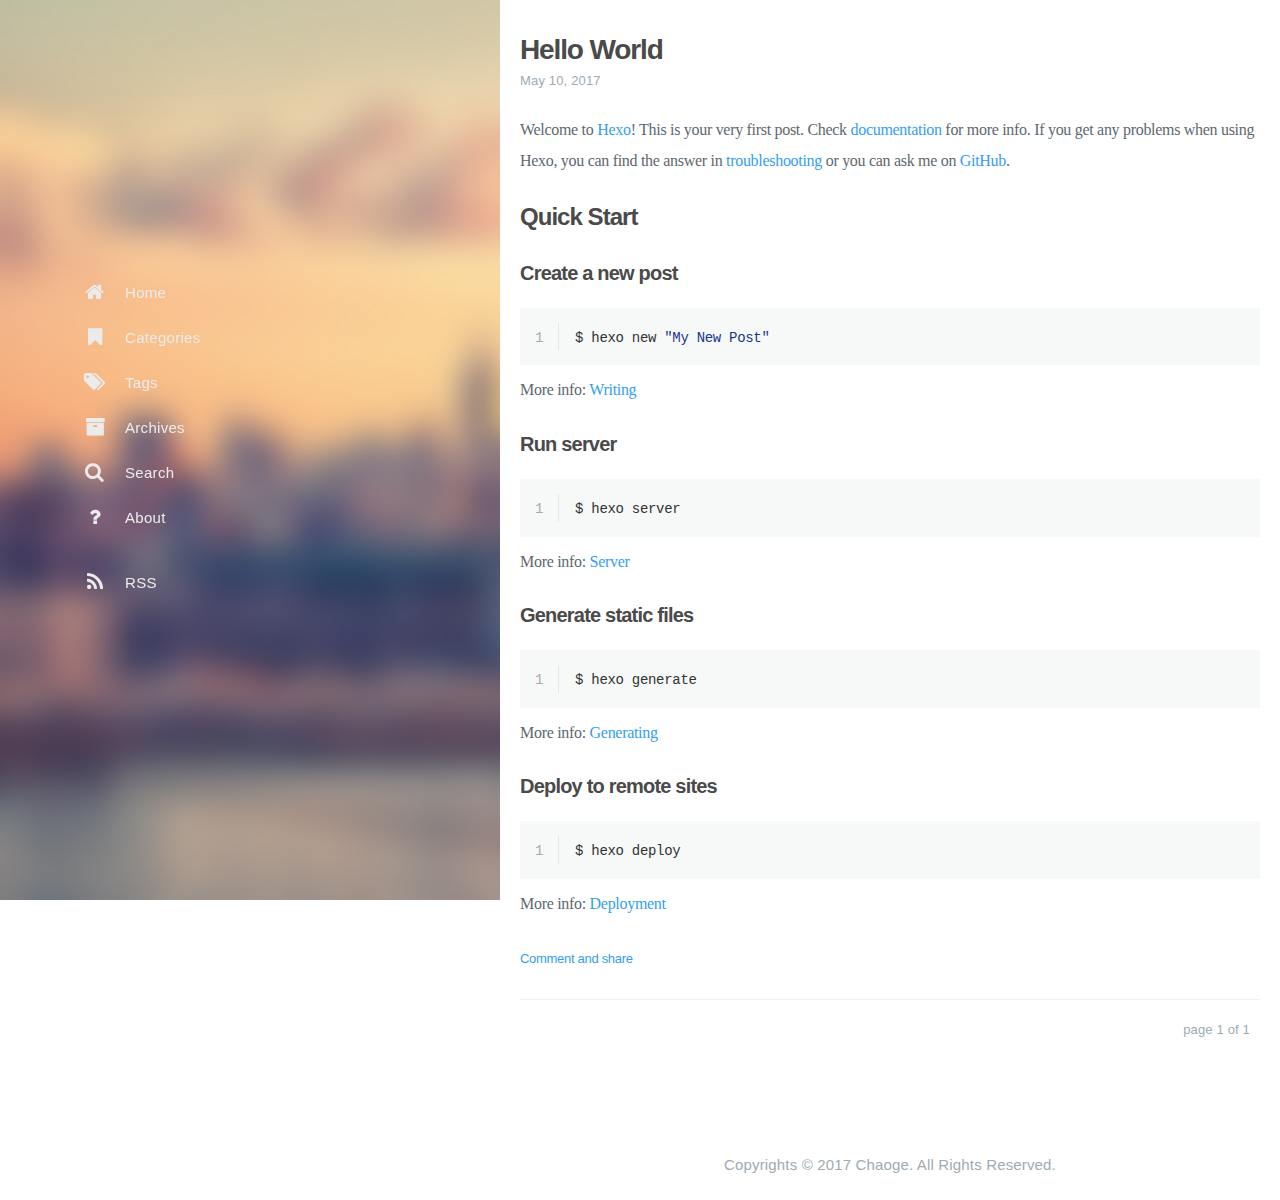
==== index.html @ 32b18f2f "Site updated: 2017-05-10 16:02:55" ====
<!DOCTYPE html>
<html lang="null">
    
<head>
    <meta charset="UTF-8">
    <meta name="viewport" content="width=device-width, initial-scale=1">
    <meta name="generator" content="GOYO Site">
    <title>GOYO Site</title>
    <meta name="author" content="Chaoge">
    
    
    
    <meta property="og:type" content="blog">
<meta property="og:title" content="GOYO Site">
<meta property="og:url" content="http://dotpub.github.io/index.html">
<meta property="og:site_name" content="GOYO Site">
<meta name="twitter:card" content="summary">
<meta name="twitter:title" content="GOYO Site">
    
    
        
    
    
    
    
    
    <!--STYLES-->
    <link rel="stylesheet" href="/assets/css/style-sxklfps8ywgfyyjcowvnb4gxdgt0zjts3hsguljmv9uqanxjbnitrovtbrek.min.css">
    <!--STYLES END-->
    
    
</head>

    <body>
        <div id="blog">
            <!-- Define author's picture -->


    

<header id="header" data-behavior="1">
    <i id="btn-open-sidebar" class="fa fa-lg fa-bars"></i>
    <div class="header-title">
        <a class="header-title-link" href="/ ">GOYO Site</a>
    </div>
    
        
            <a  class="header-right-picture "
                href="#about">
        
        
        </a>
    
</header>

            <!-- Define author's picture -->


<nav id="sidebar" data-behavior="1">
    <div class="sidebar-container">
        
        
            <ul class="sidebar-buttons">
            
                <li class="sidebar-button">
                    
                        <a  class="sidebar-button-link "
                             href="/ "
                            
                        >
                    
                        <i class="sidebar-button-icon fa fa-lg fa-home"></i>
                        <span class="sidebar-button-desc">Home</span>
                    </a>
            </li>
            
                <li class="sidebar-button">
                    
                        <a  class="sidebar-button-link "
                             href="/all-categories"
                            
                        >
                    
                        <i class="sidebar-button-icon fa fa-lg fa-bookmark"></i>
                        <span class="sidebar-button-desc">Categories</span>
                    </a>
            </li>
            
                <li class="sidebar-button">
                    
                        <a  class="sidebar-button-link "
                             href="/all-tags"
                            
                        >
                    
                        <i class="sidebar-button-icon fa fa-lg fa-tags"></i>
                        <span class="sidebar-button-desc">Tags</span>
                    </a>
            </li>
            
                <li class="sidebar-button">
                    
                        <a  class="sidebar-button-link "
                             href="/all-archives"
                            
                        >
                    
                        <i class="sidebar-button-icon fa fa-lg fa-archive"></i>
                        <span class="sidebar-button-desc">Archives</span>
                    </a>
            </li>
            
                <li class="sidebar-button">
                    
                        <a  class="sidebar-button-link open-algolia-search"
                             href="#search"
                            
                        >
                    
                        <i class="sidebar-button-icon fa fa-lg fa-search"></i>
                        <span class="sidebar-button-desc">Search</span>
                    </a>
            </li>
            
                <li class="sidebar-button">
                    
                        <a  class="sidebar-button-link "
                             href="#about"
                            
                        >
                    
                        <i class="sidebar-button-icon fa fa-lg fa-question"></i>
                        <span class="sidebar-button-desc">About</span>
                    </a>
            </li>
            
        </ul>
        
            <ul class="sidebar-buttons">
            
        </ul>
        
            <ul class="sidebar-buttons">
            
                <li class="sidebar-button">
                    
                        <a  class="sidebar-button-link "
                             href="/atom.xml"
                            
                        >
                    
                        <i class="sidebar-button-icon fa fa-lg fa-rss"></i>
                        <span class="sidebar-button-desc">RSS</span>
                    </a>
            </li>
            
        </ul>
        
    </div>
</nav>

            
            <div id="main" data-behavior="1"
                 class="
                        hasCoverMetaIn
                        ">
                <section class="postShorten-group main-content-wrap">
    
    
    <article class="postShorten postShorten--thumbnailimg-bottom" itemscope itemType="http://schema.org/BlogPosting">
        <div class="postShorten-wrap">
            
            <div class="postShorten-header">
                <h1 class="postShorten-title" itemprop="headline">
                    
                        <a class="link-unstyled" href="/2017/05/10/hello-world/">
                            Hello World
                        </a>
                    
                </h1>
                <div class="postShorten-meta">
    <time itemprop="datePublished" datetime="2017-05-10T15:37:18+08:00">
	
		    May 10, 2017
    	
    </time>
    
</div>

            </div>
            
                <div class="postShorten-content" itemprop="articleBody">
                    <p>Welcome to <a href="https://hexo.io/" target="_blank" rel="external">Hexo</a>! This is your very first post. Check <a href="https://hexo.io/docs/" target="_blank" rel="external">documentation</a> for more info. If you get any problems when using Hexo, you can find the answer in <a href="https://hexo.io/docs/troubleshooting.html" target="_blank" rel="external">troubleshooting</a> or you can ask me on <a href="https://github.com/hexojs/hexo/issues" target="_blank" rel="external">GitHub</a>.</p>
<h2 id="Quick-Start"><a href="#Quick-Start" class="headerlink" title="Quick Start"></a>Quick Start</h2><h3 id="Create-a-new-post"><a href="#Create-a-new-post" class="headerlink" title="Create a new post"></a>Create a new post</h3><figure class="highlight bash"><table><tr><td class="gutter"><pre><div class="line">1</div></pre></td><td class="code"><pre><div class="line">$ hexo new <span class="string">"My New Post"</span></div></pre></td></tr></table></figure>
<p>More info: <a href="https://hexo.io/docs/writing.html" target="_blank" rel="external">Writing</a></p>
<h3 id="Run-server"><a href="#Run-server" class="headerlink" title="Run server"></a>Run server</h3><figure class="highlight bash"><table><tr><td class="gutter"><pre><div class="line">1</div></pre></td><td class="code"><pre><div class="line">$ hexo server</div></pre></td></tr></table></figure>
<p>More info: <a href="https://hexo.io/docs/server.html" target="_blank" rel="external">Server</a></p>
<h3 id="Generate-static-files"><a href="#Generate-static-files" class="headerlink" title="Generate static files"></a>Generate static files</h3><figure class="highlight bash"><table><tr><td class="gutter"><pre><div class="line">1</div></pre></td><td class="code"><pre><div class="line">$ hexo generate</div></pre></td></tr></table></figure>
<p>More info: <a href="https://hexo.io/docs/generating.html" target="_blank" rel="external">Generating</a></p>
<h3 id="Deploy-to-remote-sites"><a href="#Deploy-to-remote-sites" class="headerlink" title="Deploy to remote sites"></a>Deploy to remote sites</h3><figure class="highlight bash"><table><tr><td class="gutter"><pre><div class="line">1</div></pre></td><td class="code"><pre><div class="line">$ hexo deploy</div></pre></td></tr></table></figure>
<p>More info: <a href="https://hexo.io/docs/deployment.html" target="_blank" rel="external">Deployment</a></p>

                    
                        
                    
                    
                        <p>
                            <a href="/2017/05/10/hello-world/#post-footer" class="postShorten-excerpt_link link">
                                Comment and share
                            </a>
                        </p>
                    
                </div>
            
        </div>
        
    </article>
    
    <div class="pagination-bar">
    <ul class="pagination">
        
        
        <li class="pagination-number">page 1 of 1</li>
    </ul>
</div>

</section>


                <footer id="footer" class="main-content-wrap">
    <span class="copyrights">
        Copyrights &copy; 2017 Chaoge. All Rights Reserved.
    </span>
</footer>

            </div>
            
        </div>
        


<div id="about">
    <div id="about-card">
        <div id="about-btn-close">
            <i class="fa fa-remove"></i>
        </div>
        
            <h4 id="about-card-name">Chaoge</h4>
        
            <div id="about-card-bio"><p>author.bio</p>
</div>
        
        
            <div id="about-card-job">
                <i class="fa fa-briefcase"></i>
                <br/>
                <p>author.job</p>

            </div>
        
        
    </div>
</div>

        <div id="algolia-search-modal" class="modal-container">
    <div class="modal">
        <div class="modal-header">
            <span class="close-button"><i class="fa fa-close"></i></span>
            <a href="https://algolia.com" target="_blank" rel="noopener" class="searchby-algolia text-color-light link-unstyled">
                <span class="searchby-algolia-text text-color-light text-small">by</span>
                <img class="searchby-algolia-logo" src="https://www.algolia.com/static_assets/images/press/downloads/algolia-light.svg">
            </a>
            <i class="search-icon fa fa-search"></i>
            <form id="algolia-search-form">
                <input type="text" id="algolia-search-input" name="search"
                    class="form-control input--large search-input" placeholder="Search "
                    />
            </form>
        </div>
        <div class="modal-body">
            <div class="no-result text-color-light text-center">no post found</div>
            <div class="results">
                
                <div class="media">
                    
                    <div class="media-body">
                        <a class="link-unstyled" href="http://dotpub.github.io/2017/05/10/hello-world/">
                            <h3 class="media-heading">Hello World</h3>
                        </a>
                        <span class="media-meta">
                            <span class="media-date text-small">
                                
                                    May 10, 2017
                                
                            </span>
                        </span>
                        <div class="media-content hide-xs font-merryweather"></div>
                    </div>
                    <div style="clear:both;"></div>
                    <hr>
                </div>
                
            </div>
        </div>
        <div class="modal-footer">
            <p class="results-count text-medium"
                data-message-zero="no post found"
                data-message-one="1 post found"
                data-message-other="{n} posts found">
                1 post found
            </p>
        </div>
    </div>
</div>

        
<div id="cover" style="background-image:url('/assets/images/cover.jpg');"></div>
        <!--SCRIPTS-->
<script src="/assets/js/script-ivwiy10zeb8fifc4swnhkwneuk64y53w2scmdmtp8thi9cqfxh31aowtroaz.min.js"></script>
<!--SCRIPTS END-->


    </body>
</html>
---- assets/css/style-sxklfps8ywgfyyjcowvnb4gxdgt0zjts3hsguljmv9uqanxjbnitrovtbrek.min.css ----
@charset "UTF-8";/*!
 *  Font Awesome 4.3.0 by @davegandy - http://fontawesome.io - @fontawesome
 *  License - http://fontawesome.io/license (Font: SIL OFL 1.1, CSS: MIT License)
 */.fa,.fa-stack{display:inline-block}.fancybox-nav,html{-webkit-tap-highlight-color:transparent}#header,.post-header-cover{-webkit-backface-visibility:hidden;-webkit-perspective:1000}@font-face{font-family:FontAwesome;src:url(../fonts/fontawesome-webfont.eot?v=4.3.0);src:url(../fonts/fontawesome-webfont.eot?#iefix&v=4.3.0) format('embedded-opentype'),url(../fonts/fontawesome-webfont.woff2?v=4.3.0) format('woff2'),url(../fonts/fontawesome-webfont.woff?v=4.3.0) format('woff'),url(../fonts/fontawesome-webfont.ttf?v=4.3.0) format('truetype'),url(../fonts/fontawesome-webfont.svg?v=4.3.0#fontawesomeregular) format('svg');font-weight:400;font-style:normal}.fa{font:normal normal normal 14px/1 FontAwesome;font-size:inherit;text-rendering:auto;-webkit-font-smoothing:antialiased;-moz-osx-font-smoothing:grayscale;transform:translate(0,0)}.fa-lg{font-size:1.33333333em;line-height:.75em;vertical-align:-15%}.fa-2x{font-size:2em}.fa-3x{font-size:3em}.fa-4x{font-size:4em}.fa-5x{font-size:5em}.fa-fw{width:1.28571429em;text-align:center}.fa-ul{padding-left:0;margin-left:2.14285714em;list-style-type:none}.fa-ul>li{position:relative}.fa-li{position:absolute;left:-2.14285714em;width:2.14285714em;top:.14285714em;text-align:center}.fa-li.fa-lg{left:-1.85714286em}.fa-border{padding:.2em .25em .15em;border:.08em solid #eee;border-radius:.1em}.pull-right{float:right}.pull-left{float:left}.fa.pull-left{margin-right:.3em}.fa.pull-right{margin-left:.3em}.fa-spin{-webkit-animation:fa-spin 2s infinite linear;animation:fa-spin 2s infinite linear}.fa-pulse{-webkit-animation:fa-spin 1s infinite steps(8);animation:fa-spin 1s infinite steps(8)}@-webkit-keyframes fa-spin{0%{-webkit-transform:rotate(0);transform:rotate(0)}100%{-webkit-transform:rotate(359deg);transform:rotate(359deg)}}@keyframes fa-spin{0%{-webkit-transform:rotate(0);transform:rotate(0)}100%{-webkit-transform:rotate(359deg);transform:rotate(359deg)}}.fa-rotate-90{filter:progid:DXImageTransform.Microsoft.BasicImage(rotation=1);-webkit-transform:rotate(90deg);-ms-transform:rotate(90deg);transform:rotate(90deg)}.fa-rotate-180{filter:progid:DXImageTransform.Microsoft.BasicImage(rotation=2);-webkit-transform:rotate(180deg);-ms-transform:rotate(180deg);transform:rotate(180deg)}.fa-rotate-270{filter:progid:DXImageTransform.Microsoft.BasicImage(rotation=3);-webkit-transform:rotate(270deg);-ms-transform:rotate(270deg);transform:rotate(270deg)}.fa-flip-horizontal{filter:progid:DXImageTransform.Microsoft.BasicImage(rotation=0, mirror=1);-webkit-transform:scale(-1,1);-ms-transform:scale(-1,1);transform:scale(-1,1)}.fa-flip-vertical{filter:progid:DXImageTransform.Microsoft.BasicImage(rotation=2, mirror=1);-webkit-transform:scale(1,-1);-ms-transform:scale(1,-1);transform:scale(1,-1)}:root .fa-flip-horizontal,:root .fa-flip-vertical,:root .fa-rotate-180,:root .fa-rotate-270,:root .fa-rotate-90{filter:none}.fa-stack{position:relative;width:2em;height:2em;line-height:2em;vertical-align:middle}.fa-stack-1x,.fa-stack-2x{position:absolute;left:0;width:100%;text-align:center}.fa-stack-1x{line-height:inherit}.fa-stack-2x{font-size:2em}.fa-inverse{color:#fff}.fa-glass:before{content:"\f000"}.fa-music:before{content:"\f001"}.fa-search:before{content:"\f002"}.fa-envelope-o:before{content:"\f003"}.fa-heart:before{content:"\f004"}.fa-star:before{content:"\f005"}.fa-star-o:before{content:"\f006"}.fa-user:before{content:"\f007"}.fa-film:before{content:"\f008"}.fa-th-large:before{content:"\f009"}.fa-th:before{content:"\f00a"}.fa-th-list:before{content:"\f00b"}.fa-check:before{content:"\f00c"}.fa-close:before,.fa-remove:before,.fa-times:before{content:"\f00d"}.fa-search-plus:before{content:"\f00e"}.fa-search-minus:before{content:"\f010"}.fa-power-off:before{content:"\f011"}.fa-signal:before{content:"\f012"}.fa-cog:before,.fa-gear:before{content:"\f013"}.fa-trash-o:before{content:"\f014"}.fa-home:before{content:"\f015"}.fa-file-o:before{content:"\f016"}.fa-clock-o:before{content:"\f017"}.fa-road:before{content:"\f018"}.fa-download:before{content:"\f019"}.fa-arrow-circle-o-down:before{content:"\f01a"}.fa-arrow-circle-o-up:before{content:"\f01b"}.fa-inbox:before{content:"\f01c"}.fa-play-circle-o:before{content:"\f01d"}.fa-repeat:before,.fa-rotate-right:before{content:"\f01e"}.fa-refresh:before{content:"\f021"}.fa-list-alt:before{content:"\f022"}.fa-lock:before{content:"\f023"}.fa-flag:before{content:"\f024"}.fa-headphones:before{content:"\f025"}.fa-volume-off:before{content:"\f026"}.fa-volume-down:before{content:"\f027"}.fa-volume-up:before{content:"\f028"}.fa-qrcode:before{content:"\f029"}.fa-barcode:before{content:"\f02a"}.fa-tag:before{content:"\f02b"}.fa-tags:before{content:"\f02c"}.fa-book:before{content:"\f02d"}.fa-bookmark:before{content:"\f02e"}.fa-print:before{content:"\f02f"}.fa-camera:before{content:"\f030"}.fa-font:before{content:"\f031"}.fa-bold:before{content:"\f032"}.fa-italic:before{content:"\f033"}.fa-text-height:before{content:"\f034"}.fa-text-width:before{content:"\f035"}.fa-align-left:before{content:"\f036"}.fa-align-center:before{content:"\f037"}.fa-align-right:before{content:"\f038"}.fa-align-justify:before{content:"\f039"}.fa-list:before{content:"\f03a"}.fa-dedent:before,.fa-outdent:before{content:"\f03b"}.fa-indent:before{content:"\f03c"}.fa-video-camera:before{content:"\f03d"}.fa-image:before,.fa-photo:before,.fa-picture-o:before{content:"\f03e"}.fa-pencil:before{content:"\f040"}.fa-map-marker:before{content:"\f041"}.fa-adjust:before{content:"\f042"}.fa-tint:before{content:"\f043"}.fa-edit:before,.fa-pencil-square-o:before{content:"\f044"}.fa-share-square-o:before{content:"\f045"}.fa-check-square-o:before{content:"\f046"}.fa-arrows:before{content:"\f047"}.fa-step-backward:before{content:"\f048"}.fa-fast-backward:before{content:"\f049"}.fa-backward:before{content:"\f04a"}.fa-play:before{content:"\f04b"}.fa-pause:before{content:"\f04c"}.fa-stop:before{content:"\f04d"}.fa-forward:before{content:"\f04e"}.fa-fast-forward:before{content:"\f050"}.fa-step-forward:before{content:"\f051"}.fa-eject:before{content:"\f052"}.fa-chevron-left:before{content:"\f053"}.fa-chevron-right:before{content:"\f054"}.fa-plus-circle:before{content:"\f055"}.fa-minus-circle:before{content:"\f056"}.fa-times-circle:before{content:"\f057"}.fa-check-circle:before{content:"\f058"}.fa-question-circle:before{content:"\f059"}.alert.info:not(.no-icon):before,.fa-info-circle:before{content:"\f05a"}.fa-crosshairs:before{content:"\f05b"}.fa-times-circle-o:before{content:"\f05c"}.fa-check-circle-o:before{content:"\f05d"}.fa-ban:before{content:"\f05e"}.fa-arrow-left:before{content:"\f060"}.fa-arrow-right:before{content:"\f061"}.fa-arrow-up:before{content:"\f062"}.fa-arrow-down:before{content:"\f063"}.fa-mail-forward:before,.fa-share:before{content:"\f064"}.fa-expand:before{content:"\f065"}.fa-compress:before{content:"\f066"}.fa-plus:before{content:"\f067"}.fa-minus:before{content:"\f068"}.fa-asterisk:before{content:"\f069"}.fa-exclamation-circle:before{content:"\f06a"}.fa-gift:before{content:"\f06b"}.fa-leaf:before{content:"\f06c"}.fa-fire:before{content:"\f06d"}.fa-eye:before{content:"\f06e"}.fa-eye-slash:before{content:"\f070"}.fa-exclamation-triangle:before,.fa-warning:before{content:"\f071"}.fa-plane:before{content:"\f072"}.fa-calendar:before{content:"\f073"}.fa-random:before{content:"\f074"}.fa-comment:before{content:"\f075"}.fa-magnet:before{content:"\f076"}.fa-chevron-up:before{content:"\f077"}.fa-chevron-down:before{content:"\f078"}.fa-retweet:before{content:"\f079"}.fa-shopping-cart:before{content:"\f07a"}.fa-folder:before{content:"\f07b"}.fa-folder-open:before{content:"\f07c"}.fa-arrows-v:before{content:"\f07d"}.fa-arrows-h:before{content:"\f07e"}.fa-bar-chart-o:before,.fa-bar-chart:before{content:"\f080"}.fa-twitter-square:before{content:"\f081"}.fa-facebook-square:before{content:"\f082"}.fa-camera-retro:before{content:"\f083"}.fa-key:before{content:"\f084"}.fa-cogs:before,.fa-gears:before{content:"\f085"}.fa-comments:before{content:"\f086"}.fa-thumbs-o-up:before{content:"\f087"}.fa-thumbs-o-down:before{content:"\f088"}.fa-star-half:before{content:"\f089"}.fa-heart-o:before{content:"\f08a"}.fa-sign-out:before{content:"\f08b"}.fa-linkedin-square:before{content:"\f08c"}.fa-thumb-tack:before{content:"\f08d"}.fa-external-link:before{content:"\f08e"}.fa-sign-in:before{content:"\f090"}.fa-trophy:before{content:"\f091"}.fa-github-square:before{content:"\f092"}.fa-upload:before{content:"\f093"}.fa-lemon-o:before{content:"\f094"}.fa-phone:before{content:"\f095"}.fa-square-o:before{content:"\f096"}.fa-bookmark-o:before{content:"\f097"}.fa-phone-square:before{content:"\f098"}.fa-twitter:before{content:"\f099"}.fa-facebook-f:before,.fa-facebook:before{content:"\f09a"}.fa-github:before{content:"\f09b"}.fa-unlock:before{content:"\f09c"}.fa-credit-card:before{content:"\f09d"}.fa-rss:before{content:"\f09e"}.fa-hdd-o:before{content:"\f0a0"}.fa-bullhorn:before{content:"\f0a1"}.fa-bell:before{content:"\f0f3"}.fa-certificate:before{content:"\f0a3"}.fa-hand-o-right:before{content:"\f0a4"}.fa-hand-o-left:before{content:"\f0a5"}.fa-hand-o-up:before{content:"\f0a6"}.fa-hand-o-down:before{content:"\f0a7"}.fa-arrow-circle-left:before{content:"\f0a8"}.fa-arrow-circle-right:before{content:"\f0a9"}.fa-arrow-circle-up:before{content:"\f0aa"}.fa-arrow-circle-down:before{content:"\f0ab"}.fa-globe:before{content:"\f0ac"}.fa-wrench:before{content:"\f0ad"}.fa-tasks:before{content:"\f0ae"}.fa-filter:before{content:"\f0b0"}.fa-briefcase:before{content:"\f0b1"}.fa-arrows-alt:before{content:"\f0b2"}.fa-group:before,.fa-users:before{content:"\f0c0"}.fa-chain:before,.fa-link:before{content:"\f0c1"}.fa-cloud:before{content:"\f0c2"}.fa-flask:before{content:"\f0c3"}.fa-cut:before,.fa-scissors:before{content:"\f0c4"}.fa-copy:before,.fa-files-o:before{content:"\f0c5"}.fa-paperclip:before{content:"\f0c6"}.fa-floppy-o:before,.fa-save:before{content:"\f0c7"}.fa-square:before{content:"\f0c8"}.fa-bars:before,.fa-navicon:before,.fa-reorder:before{content:"\f0c9"}.fa-list-ul:before{content:"\f0ca"}.fa-list-ol:before{content:"\f0cb"}.fa-strikethrough:before{content:"\f0cc"}.fa-underline:before{content:"\f0cd"}.fa-table:before{content:"\f0ce"}.fa-magic:before{content:"\f0d0"}.fa-truck:before{content:"\f0d1"}.fa-pinterest:before{content:"\f0d2"}.fa-pinterest-square:before{content:"\f0d3"}.fa-google-plus-square:before{content:"\f0d4"}.fa-google-plus:before{content:"\f0d5"}.fa-money:before{content:"\f0d6"}.fa-caret-down:before{content:"\f0d7"}.fa-caret-up:before{content:"\f0d8"}.fa-caret-left:before{content:"\f0d9"}.fa-caret-right:before{content:"\f0da"}.fa-columns:before{content:"\f0db"}.fa-sort:before,.fa-unsorted:before{content:"\f0dc"}.fa-sort-desc:before,.fa-sort-down:before{content:"\f0dd"}.fa-sort-asc:before,.fa-sort-up:before{content:"\f0de"}.fa-envelope:before{content:"\f0e0"}.fa-linkedin:before{content:"\f0e1"}.fa-rotate-left:before,.fa-undo:before{content:"\f0e2"}.fa-gavel:before,.fa-legal:before{content:"\f0e3"}.fa-dashboard:before,.fa-tachometer:before{content:"\f0e4"}.fa-comment-o:before{content:"\f0e5"}.fa-comments-o:before{content:"\f0e6"}.fa-bolt:before,.fa-flash:before{content:"\f0e7"}.fa-sitemap:before{content:"\f0e8"}.fa-umbrella:before{content:"\f0e9"}.fa-clipboard:before,.fa-paste:before{content:"\f0ea"}.fa-lightbulb-o:before{content:"\f0eb"}.fa-exchange:before{content:"\f0ec"}.fa-cloud-download:before{content:"\f0ed"}.fa-cloud-upload:before{content:"\f0ee"}.fa-user-md:before{content:"\f0f0"}.fa-stethoscope:before{content:"\f0f1"}.fa-suitcase:before{content:"\f0f2"}.fa-bell-o:before{content:"\f0a2"}.fa-coffee:before{content:"\f0f4"}.fa-cutlery:before{content:"\f0f5"}.fa-file-text-o:before{content:"\f0f6"}.fa-building-o:before{content:"\f0f7"}.fa-hospital-o:before{content:"\f0f8"}.fa-ambulance:before{content:"\f0f9"}.fa-medkit:before{content:"\f0fa"}.fa-fighter-jet:before{content:"\f0fb"}.fa-beer:before{content:"\f0fc"}.fa-h-square:before{content:"\f0fd"}.fa-plus-square:before{content:"\f0fe"}.fa-angle-double-left:before{content:"\f100"}.fa-angle-double-right:before{content:"\f101"}.fa-angle-double-up:before{content:"\f102"}.fa-angle-double-down:before{content:"\f103"}.fa-angle-left:before{content:"\f104"}.fa-angle-right:before{content:"\f105"}.fa-angle-up:before{content:"\f106"}.fa-angle-down:before{content:"\f107"}.fa-desktop:before{content:"\f108"}.fa-laptop:before{content:"\f109"}.fa-tablet:before{content:"\f10a"}.fa-mobile-phone:before,.fa-mobile:before{content:"\f10b"}.fa-circle-o:before{content:"\f10c"}.fa-quote-left:before{content:"\f10d"}.fa-quote-right:before{content:"\f10e"}.fa-spinner:before{content:"\f110"}.fa-circle:before{content:"\f111"}.fa-mail-reply:before,.fa-reply:before{content:"\f112"}.fa-github-alt:before{content:"\f113"}.fa-folder-o:before{content:"\f114"}.fa-folder-open-o:before{content:"\f115"}.fa-smile-o:before{content:"\f118"}.fa-frown-o:before{content:"\f119"}.fa-meh-o:before{content:"\f11a"}.fa-gamepad:before{content:"\f11b"}.fa-keyboard-o:before{content:"\f11c"}.fa-flag-o:before{content:"\f11d"}.fa-flag-checkered:before{content:"\f11e"}.fa-terminal:before{content:"\f120"}.fa-code:before{content:"\f121"}.fa-mail-reply-all:before,.fa-reply-all:before{content:"\f122"}.fa-star-half-empty:before,.fa-star-half-full:before,.fa-star-half-o:before{content:"\f123"}.fa-location-arrow:before{content:"\f124"}.fa-crop:before{content:"\f125"}.fa-code-fork:before{content:"\f126"}.fa-chain-broken:before,.fa-unlink:before{content:"\f127"}.fa-question:before{content:"\f128"}.fa-info:before{content:"\f129"}.fa-exclamation:before{content:"\f12a"}.fa-superscript:before{content:"\f12b"}.fa-subscript:before{content:"\f12c"}.fa-eraser:before{content:"\f12d"}.fa-puzzle-piece:before{content:"\f12e"}.fa-microphone:before{content:"\f130"}.fa-microphone-slash:before{content:"\f131"}.fa-shield:before{content:"\f132"}.fa-calendar-o:before{content:"\f133"}.fa-fire-extinguisher:before{content:"\f134"}.fa-rocket:before{content:"\f135"}.fa-maxcdn:before{content:"\f136"}.fa-chevron-circle-left:before{content:"\f137"}.fa-chevron-circle-right:before{content:"\f138"}.fa-chevron-circle-up:before{content:"\f139"}.fa-chevron-circle-down:before{content:"\f13a"}.fa-html5:before{content:"\f13b"}.fa-css3:before{content:"\f13c"}.fa-anchor:before{content:"\f13d"}.fa-unlock-alt:before{content:"\f13e"}.fa-bullseye:before{content:"\f140"}.fa-ellipsis-h:before{content:"\f141"}.fa-ellipsis-v:before{content:"\f142"}.fa-rss-square:before{content:"\f143"}.fa-play-circle:before{content:"\f144"}.fa-ticket:before{content:"\f145"}.fa-minus-square:before{content:"\f146"}.fa-minus-square-o:before{content:"\f147"}.fa-level-up:before{content:"\f148"}.fa-level-down:before{content:"\f149"}.fa-check-square:before{content:"\f14a"}.fa-pencil-square:before{content:"\f14b"}.fa-external-link-square:before{content:"\f14c"}.fa-share-square:before{content:"\f14d"}.fa-compass:before{content:"\f14e"}.fa-caret-square-o-down:before,.fa-toggle-down:before{content:"\f150"}.fa-caret-square-o-up:before,.fa-toggle-up:before{content:"\f151"}.fa-caret-square-o-right:before,.fa-toggle-right:before{content:"\f152"}.fa-eur:before,.fa-euro:before{content:"\f153"}.fa-gbp:before{content:"\f154"}.fa-dollar:before,.fa-usd:before{content:"\f155"}.fa-inr:before,.fa-rupee:before{content:"\f156"}.fa-cny:before,.fa-jpy:before,.fa-rmb:before,.fa-yen:before{content:"\f157"}.fa-rouble:before,.fa-rub:before,.fa-ruble:before{content:"\f158"}.fa-krw:before,.fa-won:before{content:"\f159"}.fa-bitcoin:before,.fa-btc:before{content:"\f15a"}.fa-file:before{content:"\f15b"}.fa-file-text:before{content:"\f15c"}.fa-sort-alpha-asc:before{content:"\f15d"}.fa-sort-alpha-desc:before{content:"\f15e"}.fa-sort-amount-asc:before{content:"\f160"}.fa-sort-amount-desc:before{content:"\f161"}.fa-sort-numeric-asc:before{content:"\f162"}.fa-sort-numeric-desc:before{content:"\f163"}.fa-thumbs-up:before{content:"\f164"}.fa-thumbs-down:before{content:"\f165"}.fa-youtube-square:before{content:"\f166"}.fa-youtube:before{content:"\f167"}.fa-xing:before{content:"\f168"}.fa-xing-square:before{content:"\f169"}.fa-youtube-play:before{content:"\f16a"}.fa-dropbox:before{content:"\f16b"}.fa-stack-overflow:before{content:"\f16c"}.fa-instagram:before{content:"\f16d"}.fa-flickr:before{content:"\f16e"}.fa-adn:before{content:"\f170"}.fa-bitbucket:before{content:"\f171"}.fa-bitbucket-square:before{content:"\f172"}.fa-tumblr:before{content:"\f173"}.fa-tumblr-square:before{content:"\f174"}.fa-long-arrow-down:before{content:"\f175"}.fa-long-arrow-up:before{content:"\f176"}.fa-long-arrow-left:before{content:"\f177"}.fa-long-arrow-right:before{content:"\f178"}.fa-apple:before{content:"\f179"}.fa-windows:before{content:"\f17a"}.fa-android:before{content:"\f17b"}.fa-linux:before{content:"\f17c"}.fa-dribbble:before{content:"\f17d"}.fa-skype:before{content:"\f17e"}.fa-foursquare:before{content:"\f180"}.fa-trello:before{content:"\f181"}.fa-female:before{content:"\f182"}.fa-male:before{content:"\f183"}.fa-gittip:before,.fa-gratipay:before{content:"\f184"}.fa-sun-o:before{content:"\f185"}.fa-moon-o:before{content:"\f186"}.fa-archive:before{content:"\f187"}.fa-bug:before{content:"\f188"}.fa-vk:before{content:"\f189"}.fa-weibo:before{content:"\f18a"}.fa-renren:before{content:"\f18b"}.fa-pagelines:before{content:"\f18c"}.fa-stack-exchange:before{content:"\f18d"}.fa-arrow-circle-o-right:before{content:"\f18e"}.fa-arrow-circle-o-left:before{content:"\f190"}.fa-caret-square-o-left:before,.fa-toggle-left:before{content:"\f191"}.fa-dot-circle-o:before{content:"\f192"}.fa-wheelchair:before{content:"\f193"}.fa-vimeo-square:before{content:"\f194"}.fa-try:before,.fa-turkish-lira:before{content:"\f195"}.fa-plus-square-o:before{content:"\f196"}.fa-space-shuttle:before{content:"\f197"}.fa-slack:before{content:"\f198"}.fa-envelope-square:before{content:"\f199"}.fa-wordpress:before{content:"\f19a"}.fa-openid:before{content:"\f19b"}.fa-bank:before,.fa-institution:before,.fa-university:before{content:"\f19c"}.fa-graduation-cap:before,.fa-mortar-board:before{content:"\f19d"}.fa-yahoo:before{content:"\f19e"}.fa-google:before{content:"\f1a0"}.fa-reddit:before{content:"\f1a1"}.fa-reddit-square:before{content:"\f1a2"}.fa-stumbleupon-circle:before{content:"\f1a3"}.fa-stumbleupon:before{content:"\f1a4"}.fa-delicious:before{content:"\f1a5"}.fa-digg:before{content:"\f1a6"}.fa-pied-piper:before{content:"\f1a7"}.fa-pied-piper-alt:before{content:"\f1a8"}.fa-drupal:before{content:"\f1a9"}.fa-joomla:before{content:"\f1aa"}.fa-language:before{content:"\f1ab"}.fa-fax:before{content:"\f1ac"}.fa-building:before{content:"\f1ad"}.fa-child:before{content:"\f1ae"}.fa-paw:before{content:"\f1b0"}.fa-spoon:before{content:"\f1b1"}.fa-cube:before{content:"\f1b2"}.fa-cubes:before{content:"\f1b3"}.fa-behance:before{content:"\f1b4"}.fa-behance-square:before{content:"\f1b5"}.fa-steam:before{content:"\f1b6"}.fa-steam-square:before{content:"\f1b7"}.fa-recycle:before{content:"\f1b8"}.fa-automobile:before,.fa-car:before{content:"\f1b9"}.fa-cab:before,.fa-taxi:before{content:"\f1ba"}.fa-tree:before{content:"\f1bb"}.fa-spotify:before{content:"\f1bc"}.fa-deviantart:before{content:"\f1bd"}.fa-soundcloud:before{content:"\f1be"}.fa-database:before{content:"\f1c0"}.fa-file-pdf-o:before{content:"\f1c1"}.fa-file-word-o:before{content:"\f1c2"}.fa-file-excel-o:before{content:"\f1c3"}.fa-file-powerpoint-o:before{content:"\f1c4"}.fa-file-image-o:before,.fa-file-photo-o:before,.fa-file-picture-o:before{content:"\f1c5"}.fa-file-archive-o:before,.fa-file-zip-o:before{content:"\f1c6"}.fa-file-audio-o:before,.fa-file-sound-o:before{content:"\f1c7"}.fa-file-movie-o:before,.fa-file-video-o:before{content:"\f1c8"}.fa-file-code-o:before{content:"\f1c9"}.fa-vine:before{content:"\f1ca"}.fa-codepen:before{content:"\f1cb"}.fa-jsfiddle:before{content:"\f1cc"}.fa-life-bouy:before,.fa-life-buoy:before,.fa-life-ring:before,.fa-life-saver:before,.fa-support:before{content:"\f1cd"}.fa-circle-o-notch:before{content:"\f1ce"}.fa-ra:before,.fa-rebel:before{content:"\f1d0"}.fa-empire:before,.fa-ge:before{content:"\f1d1"}.fa-git-square:before{content:"\f1d2"}.fa-git:before{content:"\f1d3"}.fa-hacker-news:before{content:"\f1d4"}.fa-tencent-weibo:before{content:"\f1d5"}.fa-qq:before{content:"\f1d6"}.fa-wechat:before,.fa-weixin:before{content:"\f1d7"}.fa-paper-plane:before,.fa-send:before{content:"\f1d8"}.fa-paper-plane-o:before,.fa-send-o:before{content:"\f1d9"}.fa-history:before{content:"\f1da"}.fa-circle-thin:before,.fa-genderless:before{content:"\f1db"}.fa-header:before{content:"\f1dc"}.fa-paragraph:before{content:"\f1dd"}.fa-sliders:before{content:"\f1de"}.fa-share-alt:before{content:"\f1e0"}.fa-share-alt-square:before{content:"\f1e1"}.fa-bomb:before{content:"\f1e2"}.fa-futbol-o:before,.fa-soccer-ball-o:before{content:"\f1e3"}.fa-tty:before{content:"\f1e4"}.fa-binoculars:before{content:"\f1e5"}.fa-plug:before{content:"\f1e6"}.fa-slideshare:before{content:"\f1e7"}.fa-twitch:before{content:"\f1e8"}.fa-yelp:before{content:"\f1e9"}.fa-newspaper-o:before{content:"\f1ea"}.fa-wifi:before{content:"\f1eb"}.fa-calculator:before{content:"\f1ec"}.fa-paypal:before{content:"\f1ed"}.fa-google-wallet:before{content:"\f1ee"}.fa-cc-visa:before{content:"\f1f0"}.fa-cc-mastercard:before{content:"\f1f1"}.fa-cc-discover:before{content:"\f1f2"}.fa-cc-amex:before{content:"\f1f3"}.fa-cc-paypal:before{content:"\f1f4"}.fa-cc-stripe:before{content:"\f1f5"}.fa-bell-slash:before{content:"\f1f6"}.fa-bell-slash-o:before{content:"\f1f7"}.fa-trash:before{content:"\f1f8"}.fa-copyright:before{content:"\f1f9"}.fa-at:before{content:"\f1fa"}.fa-eyedropper:before{content:"\f1fb"}.fa-paint-brush:before{content:"\f1fc"}.fa-birthday-cake:before{content:"\f1fd"}.fa-area-chart:before{content:"\f1fe"}.fa-pie-chart:before{content:"\f200"}.fa-line-chart:before{content:"\f201"}.fa-lastfm:before{content:"\f202"}.fa-lastfm-square:before{content:"\f203"}.fa-toggle-off:before{content:"\f204"}.fa-toggle-on:before{content:"\f205"}.fa-bicycle:before{content:"\f206"}.fa-bus:before{content:"\f207"}.fa-ioxhost:before{content:"\f208"}.fa-angellist:before{content:"\f209"}.fa-cc:before{content:"\f20a"}.fa-ils:before,.fa-shekel:before,.fa-sheqel:before{content:"\f20b"}.fa-meanpath:before{content:"\f20c"}.fa-buysellads:before{content:"\f20d"}.fa-connectdevelop:before{content:"\f20e"}.fa-dashcube:before{content:"\f210"}.fa-forumbee:before{content:"\f211"}.fa-leanpub:before{content:"\f212"}.fa-sellsy:before{content:"\f213"}.fa-shirtsinbulk:before{content:"\f214"}.fa-simplybuilt:before{content:"\f215"}.fa-skyatlas:before{content:"\f216"}.fa-cart-plus:before{content:"\f217"}.fa-cart-arrow-down:before{content:"\f218"}.fa-diamond:before{content:"\f219"}.fa-ship:before{content:"\f21a"}.fa-user-secret:before{content:"\f21b"}.fa-motorcycle:before{content:"\f21c"}.fa-street-view:before{content:"\f21d"}.fa-heartbeat:before{content:"\f21e"}.fa-venus:before{content:"\f221"}.fa-mars:before{content:"\f222"}.fa-mercury:before{content:"\f223"}.fa-transgender:before{content:"\f224"}.fa-transgender-alt:before{content:"\f225"}.fa-venus-double:before{content:"\f226"}.fa-mars-double:before{content:"\f227"}.fa-venus-mars:before{content:"\f228"}.fa-mars-stroke:before{content:"\f229"}.fa-mars-stroke-v:before{content:"\f22a"}.fa-mars-stroke-h:before{content:"\f22b"}.fa-neuter:before{content:"\f22c"}.fa-facebook-official:before{content:"\f230"}.fa-pinterest-p:before{content:"\f231"}.fa-whatsapp:before{content:"\f232"}.fa-server:before{content:"\f233"}.fa-user-plus:before{content:"\f234"}.fa-user-times:before{content:"\f235"}.fa-bed:before,.fa-hotel:before{content:"\f236"}.fa-viacoin:before{content:"\f237"}.fa-train:before{content:"\f238"}.fa-subway:before{content:"\f239"}.fa-medium:before{content:"\f23a"}#fancybox-thumbs{position:fixed;left:0;width:100%;overflow:hidden;z-index:8050}#fancybox-thumbs.bottom{bottom:2px}#fancybox-thumbs.top{top:2px}#fancybox-thumbs ul{position:relative;list-style:none;margin:0;padding:0}#fancybox-thumbs ul li{float:left;padding:1px;opacity:.5}#fancybox-thumbs ul li.active{opacity:.75;padding:0;border:1px solid #fff}#fancybox-thumbs ul li:hover{opacity:1}#fancybox-thumbs ul li a{display:block;position:relative;overflow:hidden;border:1px solid #222;background:#111;outline:0}#fancybox-thumbs ul li img{display:block;position:relative;border:0;padding:0;max-width:none}/*! fancyBox v2.1.5 fancyapps.com | fancyapps.com/fancybox/#license */.fancybox-image,.fancybox-inner,.fancybox-nav,.fancybox-nav span,.fancybox-outer,.fancybox-skin,.fancybox-tmp,.fancybox-wrap,.fancybox-wrap iframe,.fancybox-wrap object{padding:0;margin:0;border:0;outline:0;vertical-align:top}.fancybox-wrap{position:absolute;top:0;left:0;z-index:8020}.fancybox-inner,.fancybox-outer,.fancybox-skin{position:relative}.fancybox-skin{background:#f9f9f9;color:#444;text-shadow:none;-webkit-border-radius:4px;-moz-border-radius:4px;border-radius:4px}.fancybox-opened{z-index:8030}.fancybox-opened .fancybox-skin{-webkit-box-shadow:0 10px 25px rgba(0,0,0,.5);-moz-box-shadow:0 10px 25px rgba(0,0,0,.5);box-shadow:0 10px 25px rgba(0,0,0,.5)}.fancybox-inner{overflow:hidden}.fancybox-type-iframe .fancybox-inner{-webkit-overflow-scrolling:touch}.fancybox-error{color:#444;font:14px/20px "Helvetica Neue",Helvetica,Arial,sans-serif;margin:0;padding:15px;white-space:nowrap}.fancybox-iframe,.fancybox-image{display:block;width:100%;height:100%}.fancybox-image{max-width:100%;max-height:100%}#fancybox-loading,.fancybox-close,.fancybox-next span,.fancybox-prev span{background-image:url(../images/fancybox_sprite.png)}#fancybox-loading{position:fixed;top:50%;left:50%;margin-top:-22px;margin-left:-22px;background-position:0 -108px;opacity:.8;cursor:pointer;z-index:8060}.fancybox-close,.fancybox-nav,.fancybox-nav span{z-index:8040;position:absolute;cursor:pointer}#fancybox-loading div{width:44px;height:44px;background:url(../images/fancybox_loading.gif) center center no-repeat}.fancybox-close{top:-18px;right:-18px;width:36px;height:36px}.fancybox-nav{top:0;width:40%;height:100%;text-decoration:none;background:url(../images/blank.gif)}.fancybox-prev{left:0}.fancybox-next{right:0}.fancybox-nav span{top:50%;width:36px;height:34px;margin-top:-18px;visibility:hidden}#about,#blog,#cover,body{height:100%}.fancybox-prev span{left:10px;background-position:0 -36px}.fancybox-next span{right:10px;background-position:0 -72px}.fancybox-nav:hover span{visibility:visible}.fancybox-tmp{position:absolute;top:-99999px;left:-99999px;visibility:hidden;max-width:99999px;max-height:99999px;overflow:visible!important}#about,#blog,#cover{top:0;left:0}.fancybox-lock,.fancybox-lock body{overflow:hidden!important}.fancybox-lock{width:auto}.fancybox-lock-test{overflow-y:hidden!important}.fancybox-overlay{position:absolute;top:0;left:0;overflow:hidden;display:none;z-index:8010;background:url(../images/fancybox_overlay.png)}.fancybox-overlay-fixed{position:fixed;bottom:0;right:0}.fancybox-lock .fancybox-overlay{overflow:auto;overflow-y:scroll}.fancybox-title{visibility:hidden;font:400 13px/20px "Helvetica Neue",Helvetica,Arial,sans-serif;position:relative;text-shadow:none;z-index:8050}body,h1,h2,h3,h4,h5,h6,html{font-family:"Open Sans",sans-serif}dl dt,h1,h2,h3,h4,h5,h6,table th{font-weight:700}.fancybox-opened .fancybox-title{visibility:visible}.fancybox-title-float-wrap{position:absolute;bottom:0;right:50%;margin-bottom:-35px;z-index:8050;text-align:center}.fancybox-title-float-wrap .child{display:inline-block;margin-right:-100%;padding:2px 20px;background:0 0;background:rgba(0,0,0,.8);-webkit-border-radius:15px;-moz-border-radius:15px;border-radius:15px;text-shadow:0 1px 2px #222;color:#FFF;font-weight:700;line-height:24px;white-space:nowrap}.fancybox-title-outside-wrap{position:relative;margin-top:10px;color:#fff}blockquote>p:first-child,body,pre>code{margin:0}.fancybox-title-inside-wrap{padding-top:10px}.fancybox-title-over-wrap{position:absolute;bottom:0;left:0;color:#fff;padding:10px;background:#000;background:rgba(0,0,0,.8)}table td,table th{padding:5px 10px}@media only screen and (-webkit-min-device-pixel-ratio:1.5),only screen and (min--moz-device-pixel-ratio:1.5),only screen and (min-device-pixel-ratio:1.5){#fancybox-loading,.fancybox-close,.fancybox-next span,.fancybox-prev span{background-image:url(../images/fancybox_sprite@2x.png);background-size:44px 152px}#fancybox-loading div{background-image:url(../images/fancybox_loading@2x.gif);background-size:24px 24px}}#about,#sidebar{background:rgba(17,26,35,0)}@font-face{font-family:'Open Sans';font-style:normal;font-weight:400;src:local("Open Sans"),local("OpenSans"),url(https://fonts.gstatic.com/s/opensans/v10/cJZKeOuBrn4kERxqtaUH3SZ2oysoEQEeKwjgmXLRnTc.ttf) format("truetype")}@font-face{font-family:'Open Sans';font-style:normal;font-weight:700;src:local("Open Sans Bold"),local("OpenSans-Bold"),url(https://fonts.gstatic.com/s/opensans/v10/k3k702ZOKiLJc3WVjuplzJS3E-kSBmtLoNJPDtbj2Pk.ttf) format("truetype")}@font-face{font-family:Merriweather;font-style:normal;font-weight:300;src:local("Merriweather Light"),local("Merriweather-Light"),url(https://fonts.gstatic.com/s/merriweather/v8/ZvcMqxEwPfh2qDWBPxn6nk7nEl83IKQRaQwpv_tz1Eg.ttf) format("truetype")}@font-face{font-family:Merriweather;font-style:normal;font-weight:400;src:local("Merriweather"),url(https://fonts.gstatic.com/s/merriweather/v8/RFda8w1V0eDZheqfcyQ4EJS3E-kSBmtLoNJPDtbj2Pk.ttf) format("truetype")}@font-face{font-family:Merriweather;font-style:normal;font-weight:700;src:local("Merriweather Bold"),local("Merriweather-Bold"),url(https://fonts.gstatic.com/s/merriweather/v8/ZvcMqxEwPfh2qDWBPxn6nv83cGrqhiQgWmjXfohD0fc.ttf) format("truetype")}@font-face{font-family:Merriweather;font-style:italic;font-weight:300;src:local("Merriweather Light Italic"),local("Merriweather-LightItalic"),url(https://fonts.gstatic.com/s/merriweather/v8/EYh7Vl4ywhowqULgRdYwIGrKw6K5wsYdxr6rUL2ZGaM.ttf) format("truetype")}@font-face{font-family:Merriweather;font-style:italic;font-weight:700;src:local("Merriweather Bold Italic"),local("Merriweather-BoldItalic"),url(https://fonts.gstatic.com/s/merriweather/v8/EYh7Vl4ywhowqULgRdYwII1kRdeHIFWYEsp6A2f99b0.ttf) format("truetype")}html{font-size:10px;-ms-text-size-adjust:100%;-webkit-text-size-adjust:100%;text-size-adjust:100%;tap-highlight-color:transparent}body{width:100%;padding:0;background:#fff;font-size:1.6rem;line-height:1.9em;letter-spacing:.01em;-webkit-font-smoothing:subpixel-antialiased;font-smoothing:subpixel-antialiased}body.pushed{overflow-x:hidden}h1,h2,h3,h4,h5,h6{letter-spacing:-.04em;line-height:1.45em;color:#4a4a4a}code,pre>code{font-family:Menlo,Consolas,monospace}h1,h2,h3{margin:1em 0}h4,h5,h6{margin:1em 0 .5em}h1{font-size:2.8rem}h2{font-size:2.4rem}h3{font-size:2rem}h4{font-size:1.8rem}h5{font-size:1.7rem}h6{font-size:1.6rem}p{margin:0 0 1.5em}dl,ol,ul{margin:0 0 .5em}a,a:active,a:hover,a:visited{cursor:pointer;color:#349ef3;text-decoration:none}.archive .archive-posts .archive-post .archive-post-title:hover,.archive .archive-title:hover,a:hover{text-decoration:underline}a:hover{color:#349ef3}table{width:100%;background:0 0;border-collapse:collapse;border-spacing:0;text-align:left}table th{border-bottom:2px solid #909ba2}table tr:nth-child(2n){background:#f7f8f8}hr{margin:1.5em 0 0;outline:0;border:none;border-top:1px solid #eef2f8}dl dd{margin-left:0}pre>code{display:block;width:100%;box-sizing:border-box;padding:15px;border:none;cursor:text;overflow-x:auto;line-height:1.7em;font-size:1.4rem}#about,#bottom-bar{display:none;position:fixed}code{font-size:1.5rem;display:inline-block;font-weight:400;padding:0 10px}abbr,acronym{border-bottom:1px dotted #5d686f}blockquote{border-left:3px solid #5d686f;padding:0 15px;font-style:italic;margin:1.5em 0 0}blockquote cite:before{content:' — ';padding:0 .3em}@media only screen and (max-width:767px){code,h6{font-size:1.4rem}h1{font-size:2.6rem}h2{font-size:2.2rem}h3{font-size:1.8rem}h4{font-size:1.6rem}h5{font-size:1.5rem}}@media only screen and (min-width:768px) and (max-width:1023px){h1{font-size:2.65rem}h2{font-size:2.25rem}h3{font-size:1.85rem}h4{font-size:1.65rem}h5{font-size:1.55rem}h6{font-size:1.45rem}}#about{width:100%;text-align:center;line-height:100%;overflow-y:auto;overflow-x:hidden;z-index:30}#sidebar,#sidebar .sidebar-container{overflow:auto}#about #about-card{position:relative;top:-1000px;display:block;background:#fff;max-width:400px;margin:15px auto;border-radius:3px;padding:30px 0;-webkit-box-shadow:0 0 5px rgba(0,0,0,.5);-moz-box-shadow:0 0 5px rgba(0,0,0,.5);box-shadow:0 0 5px rgba(0,0,0,.5)}#about #about-card #about-btn-close{position:absolute;top:15px;right:15px;color:#9eabb3;cursor:pointer}#about #about-card #about-btn-close:hover{color:#738691}#about #about-card #about-card-picture{margin-bottom:15px}#about #about-card #about-card-name{margin-top:0;margin-bottom:20px}#about #about-card #about-card-bio{padding:0 30px;margin:0 0 30px}#about #about-card #about-card-job,#about #about-card #about-card-location{display:inline-block;vertical-align:top}#about #about-card #about-card-bio,#about #about-card #about-card-job,#about #about-card #about-card-location{font-size:1.6rem;line-height:1.9em;font-weight:400;color:#5d686f}@media only screen and (max-width:767px){#about #about-card{width:90%}#about #about-card #about-card-job,#about #about-card #about-card-location{display:block;width:calc(100% - 60px);padding:0 30px}#about #about-card #about-card-picture{width:90px;height:90px;border-radius:45px}#about #about-card #about-card-job{margin-bottom:15px}#bottom-bar{width:calc(100% - 15px * 2);left:0}#bottom-bar[data-behavior="1"].pushed,#bottom-bar[data-behavior="2"].pushed,#bottom-bar[data-behavior="4"].pushed,#bottom-bar[data-behavior="5"].pushed{-webkit-transform:translate3d(250px,0,0);-moz-transform:translate3d(250px,0,0);transform:translate3d(250px,0,0)}#bottom-bar[data-behavior="3"].pushed,#bottom-bar[data-behavior="6"].pushed{-webkit-transform:translate3d(75px,0,0);-moz-transform:translate3d(75px,0,0);transform:translate3d(75px,0,0)}}@media only screen and (min-width:768px){#about #about-card{width:80%}#about #about-card #about-card-picture{width:110px;height:110px;border-radius:55px}#about #about-card #about-card-job,#about #about-card #about-card-location{display:inline-block;width:calc((100% / 2) - 48px)}#about #about-card #about-card-job{padding:0 15px 0 30px}#about #about-card #about-card-location{padding:0 30px 0 15px}}#blog{position:absolute;width:100%}#bottom-bar{bottom:0;height:60px;background:#fff;margin:0;border-top:1px solid #eef2f8;padding:0 15px;z-index:40;transition:transform .25s ease-in-out;-webkit-transition:-webkit-transform .25s ease-in-out}#header,#main{background:#fff;transition:transform .25s ease-in-out}@media only screen and (min-width:768px) and (max-width:1023px){#bottom-bar[data-behavior="4"],#bottom-bar[data-behavior="5"],#bottom-bar[data-behavior="6"]{width:calc(100% - 15px * 2);left:0}#bottom-bar[data-behavior="1"],#bottom-bar[data-behavior="2"],#bottom-bar[data-behavior="3"]{width:calc(100% - 75px - 15px * 2);left:75px}#bottom-bar[data-behavior="1"].pushed,#bottom-bar[data-behavior="2"].pushed,#bottom-bar[data-behavior="3"].pushed{-webkit-transform:translate3d(75px,0,0);-moz-transform:translate3d(75px,0,0);transform:translate3d(75px,0,0)}#bottom-bar[data-behavior="4"].pushed,#bottom-bar[data-behavior="5"].pushed{-webkit-transform:translate3d(250px,0,0);-moz-transform:translate3d(250px,0,0);transform:translate3d(250px,0,0)}#bottom-bar[data-behavior="6"].pushed{-webkit-transform:translate3d(75px,0,0);-moz-transform:translate3d(75px,0,0);transform:translate3d(75px,0,0)}}@media only screen and (min-width:1024px) and (max-width:1279px){#bottom-bar[data-behavior="4"],#bottom-bar[data-behavior="5"],#bottom-bar[data-behavior="6"]{width:calc(100% - 15px * 2);left:0}#bottom-bar[data-behavior="1"],#bottom-bar[data-behavior="2"]{width:calc(100% - 250px - 15px * 2);left:250px}#bottom-bar[data-behavior="1"].pushed,#bottom-bar[data-behavior="2"].pushed{-webkit-transform:translate3d(250px,0,0);-moz-transform:translate3d(250px,0,0);transform:translate3d(250px,0,0)}#bottom-bar[data-behavior="3"]{width:calc(100% - 75px - 15px * 2);left:75px}#bottom-bar[data-behavior="3"].pushed{-webkit-transform:translate3d(75px,0,0);-moz-transform:translate3d(75px,0,0);transform:translate3d(75px,0,0)}#bottom-bar[data-behavior="4"].pushed,#bottom-bar[data-behavior="5"].pushed{-webkit-transform:translate3d(250px,0,0);-moz-transform:translate3d(250px,0,0);transform:translate3d(250px,0,0)}#bottom-bar[data-behavior="6"].pushed{-webkit-transform:translate3d(75px,0,0);-moz-transform:translate3d(75px,0,0);transform:translate3d(75px,0,0)}}@media only screen and (min-width:1280px){#bottom-bar[data-behavior="4"],#bottom-bar[data-behavior="5"],#bottom-bar[data-behavior="6"]{width:calc(100% - 15px * 2);left:0}#bottom-bar[data-behavior="1"]{width:calc(100% - 500px - 15px * 2);left:500px}#bottom-bar[data-behavior="1"].pushed{-webkit-transform:translate3d(500px,0,0);-moz-transform:translate3d(500px,0,0);transform:translate3d(500px,0,0)}#bottom-bar[data-behavior="2"]{width:calc(100% - 250px - 15px * 2);left:250px}#bottom-bar[data-behavior="2"].pushed{-webkit-transform:translate3d(250px,0,0);-moz-transform:translate3d(250px,0,0);transform:translate3d(250px,0,0)}#bottom-bar[data-behavior="3"]{width:calc(100% - 75px - 15px * 2);left:75px}#bottom-bar[data-behavior="3"].pushed{-webkit-transform:translate3d(75px,0,0);-moz-transform:translate3d(75px,0,0);transform:translate3d(75px,0,0)}#bottom-bar[data-behavior="4"].pushed{-webkit-transform:translate3d(500px,0,0);-moz-transform:translate3d(500px,0,0);transform:translate3d(500px,0,0)}#bottom-bar[data-behavior="5"].pushed{-webkit-transform:translate3d(250px,0,0);-moz-transform:translate3d(250px,0,0);transform:translate3d(250px,0,0)}#bottom-bar[data-behavior="6"].pushed{-webkit-transform:translate3d(75px,0,0);-moz-transform:translate3d(75px,0,0);transform:translate3d(75px,0,0)}}#cover{position:fixed;width:100%;background-repeat:no-repeat;background-size:cover;z-index:-1}#footer{color:#9eabb3;font-size:1.5rem;text-align:center;margin-top:70px;height:auto;padding:20px}#header{display:block;width:100%;height:55px;position:fixed;top:0;border:1px solid #eef2f8;color:#88909a;z-index:20;-webkit-transition:-webkit-transform .25s ease-in-out}#header #btn-open-sidebar{position:absolute;top:20px;left:20px;cursor:pointer}#header .header-right-icon,#header .header-right-picture{position:absolute;top:12.5px;right:20px;color:#88909a}#header .header-right-picture{display:block;width:30px;height:30px}#header .header-right-picture .header-picture{display:block;width:30px;height:30px;border-radius:15px}#header .header-title{text-align:center;font-size:1.6rem;line-height:55px;margin:0}#header .header-title .header-title-link{color:#88909a;font-weight:400}#header .header-title .header-title-link:active,#header .header-title .header-title-link:hover{color:#6e7681;text-decoration:none}#header.header-up{-webkit-transform:translate3d(0,-55px,0);-moz-transform:translate3d(0,-55px,0);transform:translate3d(0,-55px,0)}#header[data-behavior="1"].pushed,#header[data-behavior="2"].pushed,#header[data-behavior="4"].pushed,#header[data-behavior="5"].pushed{-webkit-transform:translate3d(250px,0,0);-moz-transform:translate3d(250px,0,0);transform:translate3d(250px,0,0)}#header[data-behavior="3"].pushed,#header[data-behavior="6"].pushed{-webkit-transform:translate3d(75px,0,0);-moz-transform:translate3d(75px,0,0);transform:translate3d(75px,0,0)}@media only screen and (min-width:768px){#header[data-behavior="1"],#header[data-behavior="2"],#header[data-behavior="3"]{display:none}}@media only screen and (min-width:1280px){#header[data-behavior="1"].pushed,#header[data-behavior="4"].pushed{-webkit-transform:translate3d(500px,0,0);-moz-transform:translate3d(500px,0,0);transform:translate3d(500px,0,0)}#header[data-behavior="2"].pushed,#header[data-behavior="5"].pushed{-webkit-transform:translate3d(250px,0,0);-moz-transform:translate3d(250px,0,0);transform:translate3d(250px,0,0)}}@media print{#header{display:none}}#main{display:block;min-height:100%;-webkit-transition:-webkit-transform .25s ease-in-out}#sidebar,.post-header-cover{transition:transform .25s ease-in-out}#main.hasCover.hasCoverCaption,#main.hasCover.hasCoverMetaOut{padding-top:50px!important}#main.hasCover.hasCoverMetaIn,#main.hasCover.hasCoverMetaOut.hasCoverCaption{padding-top:0!important}@media only screen and (max-width:767px){#main{padding-top:70px;display:block;width:100%}#main[data-behavior="1"].pushed,#main[data-behavior="2"].pushed,#main[data-behavior="4"].pushed,#main[data-behavior="5"].pushed{-webkit-transform:translate3d(250px,0,0);-moz-transform:translate3d(250px,0,0);transform:translate3d(250px,0,0)}#main[data-behavior="3"].pushed,#main[data-behavior="6"].pushed{-webkit-transform:translate3d(75px,0,0);-moz-transform:translate3d(75px,0,0);transform:translate3d(75px,0,0)}}@media only screen and (min-width:768px) and (max-width:1023px){#main[data-behavior="4"],#main[data-behavior="5"],#main[data-behavior="6"]{padding-top:70px;display:block;width:100%}#main[data-behavior="1"],#main[data-behavior="2"],#main[data-behavior="3"]{padding-top:15px;float:right;width:calc(100% - 75px)}#main[data-behavior="4"].pushed,#main[data-behavior="5"].pushed{-webkit-transform:translate3d(250px,0,0);-moz-transform:translate3d(250px,0,0);transform:translate3d(250px,0,0)}#main[data-behavior="6"].pushed{-webkit-transform:translate3d(75px,0,0);-moz-transform:translate3d(75px,0,0);transform:translate3d(75px,0,0)}}@media only screen and (min-width:1024px) and (max-width:1279px){#main[data-behavior="4"],#main[data-behavior="5"],#main[data-behavior="6"]{padding-top:70px;display:block;width:100%}#main[data-behavior="1"],#main[data-behavior="2"]{padding-top:15px;float:right;width:calc(100% - 250px)}#main[data-behavior="3"]{padding-top:15px;float:right;width:calc(100% - 75px)}#main[data-behavior="4"].pushed,#main[data-behavior="5"].pushed{-webkit-transform:translate3d(250px,0,0);-moz-transform:translate3d(250px,0,0);transform:translate3d(250px,0,0)}#main[data-behavior="6"].pushed{-webkit-transform:translate3d(75px,0,0);-moz-transform:translate3d(75px,0,0);transform:translate3d(75px,0,0)}}@media only screen and (min-width:1280px){#main[data-behavior="4"],#main[data-behavior="5"],#main[data-behavior="6"]{padding-top:70px;display:block;width:100%}#main[data-behavior="1"]{padding-top:15px;float:right;width:calc(100% - 500px)}#main[data-behavior="2"]{padding-top:15px;float:right;width:calc(100% - 250px)}#main[data-behavior="3"]{padding-top:15px;float:right;width:calc(100% - 75px)}#main[data-behavior="4"].pushed{-webkit-transform:translate3d(500px,0,0);-moz-transform:translate3d(500px,0,0);transform:translate3d(500px,0,0)}#main[data-behavior="5"].pushed{-webkit-transform:translate3d(250px,0,0);-moz-transform:translate3d(250px,0,0);transform:translate3d(250px,0,0)}#main[data-behavior="6"].pushed{-webkit-transform:translate3d(75px,0,0);-moz-transform:translate3d(75px,0,0);transform:translate3d(75px,0,0)}}#sidebar{font-family:"Open Sans",sans-serif;height:100%;position:fixed;top:0;z-index:20;-webkit-transition:-webkit-transform .25s ease-in-out;-webkit-font-smoothing:antialiased;font-smoothing:antialiased}#sidebar .sidebar-profile{color:#ebebeb;text-align:center;padding-top:18px;margin-bottom:15px}#sidebar .sidebar-profile .sidebar-profile-picture{display:block;margin:0 auto}#sidebar .sidebar-profile .sidebar-profile-name{font-size:1.1em;color:#ebebeb}#sidebar ul.sidebar-buttons{padding:0;margin:0 0 20px}#sidebar ul.sidebar-buttons li.sidebar-button{display:block;width:100%;height:45px;line-height:45px}#sidebar ul.sidebar-buttons li.sidebar-button .sidebar-button-link{color:#ebebeb;display:block;height:100%}#sidebar ul.sidebar-buttons li.sidebar-button .sidebar-button-link:active,#sidebar ul.sidebar-buttons li.sidebar-button .sidebar-button-link:hover{text-decoration:none;color:#fff}#sidebar ul.sidebar-buttons:first-child{margin-top:5px}@media only screen and (max-width:767px){#sidebar[data-behavior="1"],#sidebar[data-behavior="2"],#sidebar[data-behavior="4"],#sidebar[data-behavior="5"]{left:-250px;width:250px}#sidebar[data-behavior="1"] .sidebar-profile,#sidebar[data-behavior="2"] .sidebar-profile,#sidebar[data-behavior="4"] .sidebar-profile,#sidebar[data-behavior="5"] .sidebar-profile{height:130px;padding-top:40px;padding-bottom:7.5px}#sidebar[data-behavior="1"] .sidebar-profile .sidebar-profile-picture,#sidebar[data-behavior="2"] .sidebar-profile .sidebar-profile-picture,#sidebar[data-behavior="4"] .sidebar-profile .sidebar-profile-picture,#sidebar[data-behavior="5"] .sidebar-profile .sidebar-profile-picture{width:90px;height:90px;border-radius:90px;margin-bottom:5px}#sidebar[data-behavior="1"] .sidebar-profile .sidebar-profile-name,#sidebar[data-behavior="2"] .sidebar-profile .sidebar-profile-name,#sidebar[data-behavior="4"] .sidebar-profile .sidebar-profile-name,#sidebar[data-behavior="5"] .sidebar-profile .sidebar-profile-name{font-size:1.6rem}#sidebar[data-behavior="1"] ul.sidebar-buttons li.sidebar-button,#sidebar[data-behavior="2"] ul.sidebar-buttons li.sidebar-button,#sidebar[data-behavior="4"] ul.sidebar-buttons li.sidebar-button,#sidebar[data-behavior="5"] ul.sidebar-buttons li.sidebar-button{text-align:left}#sidebar[data-behavior="1"] ul.sidebar-buttons li.sidebar-button .sidebar-button-link,#sidebar[data-behavior="2"] ul.sidebar-buttons li.sidebar-button .sidebar-button-link,#sidebar[data-behavior="4"] ul.sidebar-buttons li.sidebar-button .sidebar-button-link,#sidebar[data-behavior="5"] ul.sidebar-buttons li.sidebar-button .sidebar-button-link{text-align:left;width:auto;padding-left:23px;padding-top:0}#sidebar[data-behavior="1"] ul.sidebar-buttons li.sidebar-button .sidebar-button-link .sidebar-button-icon,#sidebar[data-behavior="2"] ul.sidebar-buttons li.sidebar-button .sidebar-button-link .sidebar-button-icon,#sidebar[data-behavior="4"] ul.sidebar-buttons li.sidebar-button .sidebar-button-link .sidebar-button-icon,#sidebar[data-behavior="5"] ul.sidebar-buttons li.sidebar-button .sidebar-button-link .sidebar-button-icon{font-size:2rem;display:inline-block;text-align:center;width:30px;height:30px;line-height:30px;padding-top:0;vertical-align:middle;margin-right:15px}#sidebar[data-behavior="1"] ul.sidebar-buttons li.sidebar-button .sidebar-button-link .sidebar-button-desc,#sidebar[data-behavior="2"] ul.sidebar-buttons li.sidebar-button .sidebar-button-link .sidebar-button-desc,#sidebar[data-behavior="4"] ul.sidebar-buttons li.sidebar-button .sidebar-button-link .sidebar-button-desc,#sidebar[data-behavior="5"] ul.sidebar-buttons li.sidebar-button .sidebar-button-link .sidebar-button-desc{display:inline-block;width:auto;height:35px;line-height:35px;font-size:1.5rem;letter-spacing:.3px;vertical-align:middle}#sidebar[data-behavior="1"].pushed,#sidebar[data-behavior="2"].pushed,#sidebar[data-behavior="4"].pushed,#sidebar[data-behavior="5"].pushed{-webkit-transform:translate3d(250px,0,0);-moz-transform:translate3d(250px,0,0);transform:translate3d(250px,0,0)}#sidebar[data-behavior="3"],#sidebar[data-behavior="6"]{left:-75px;width:75px}#sidebar[data-behavior="3"] .sidebar-profile .sidebar-profile-picture,#sidebar[data-behavior="6"] .sidebar-profile .sidebar-profile-picture{width:30px;height:30px;line-height:30px;vertical-align:middle;border-radius:30px}#sidebar[data-behavior="3"] .sidebar-profile .sidebar-profile-name,#sidebar[data-behavior="6"] .sidebar-profile .sidebar-profile-name{display:none}#sidebar[data-behavior="3"] ul.sidebar-buttons li.sidebar-button,#sidebar[data-behavior="6"] ul.sidebar-buttons li.sidebar-button{text-align:center}#sidebar[data-behavior="3"] ul.sidebar-buttons li.sidebar-button .sidebar-button-link,#sidebar[data-behavior="6"] ul.sidebar-buttons li.sidebar-button .sidebar-button-link{text-align:center;width:100%}#sidebar[data-behavior="3"] ul.sidebar-buttons li.sidebar-button .sidebar-button-link .sidebar-button-icon,#sidebar[data-behavior="6"] ul.sidebar-buttons li.sidebar-button .sidebar-button-link .sidebar-button-icon{font-size:2rem;display:inline-block;text-align:center;width:30px;height:30px;line-height:30px;padding-top:0;vertical-align:middle}#sidebar[data-behavior="3"] ul.sidebar-buttons li.sidebar-button .sidebar-button-link .sidebar-button-desc,#sidebar[data-behavior="6"] ul.sidebar-buttons li.sidebar-button .sidebar-button-link .sidebar-button-desc{display:none}#sidebar[data-behavior="3"].pushed,#sidebar[data-behavior="6"].pushed{-webkit-transform:translate3d(75px,0,0);-moz-transform:translate3d(75px,0,0);transform:translate3d(75px,0,0)}}@media only screen and (min-width:768px) and (max-width:1023px){#sidebar[data-behavior="1"],#sidebar[data-behavior="2"],#sidebar[data-behavior="3"]{width:75px}#sidebar[data-behavior="1"] .sidebar-profile .sidebar-profile-picture,#sidebar[data-behavior="2"] .sidebar-profile .sidebar-profile-picture,#sidebar[data-behavior="3"] .sidebar-profile .sidebar-profile-picture{width:30px;height:30px;line-height:30px;vertical-align:middle;border-radius:30px}#sidebar[data-behavior="1"] .sidebar-profile .sidebar-profile-name,#sidebar[data-behavior="2"] .sidebar-profile .sidebar-profile-name,#sidebar[data-behavior="3"] .sidebar-profile .sidebar-profile-name{display:none}#sidebar[data-behavior="1"] ul.sidebar-buttons li.sidebar-button,#sidebar[data-behavior="2"] ul.sidebar-buttons li.sidebar-button,#sidebar[data-behavior="3"] ul.sidebar-buttons li.sidebar-button{text-align:center}#sidebar[data-behavior="1"] ul.sidebar-buttons li.sidebar-button .sidebar-button-link,#sidebar[data-behavior="2"] ul.sidebar-buttons li.sidebar-button .sidebar-button-link,#sidebar[data-behavior="3"] ul.sidebar-buttons li.sidebar-button .sidebar-button-link{text-align:center;width:100%}#sidebar[data-behavior="1"] ul.sidebar-buttons li.sidebar-button .sidebar-button-link .sidebar-button-icon,#sidebar[data-behavior="2"] ul.sidebar-buttons li.sidebar-button .sidebar-button-link .sidebar-button-icon,#sidebar[data-behavior="3"] ul.sidebar-buttons li.sidebar-button .sidebar-button-link .sidebar-button-icon{font-size:2rem;display:inline-block;text-align:center;width:30px;height:30px;line-height:30px;padding-top:0;vertical-align:middle}#sidebar[data-behavior="1"] ul.sidebar-buttons li.sidebar-button .sidebar-button-link .sidebar-button-desc,#sidebar[data-behavior="2"] ul.sidebar-buttons li.sidebar-button .sidebar-button-link .sidebar-button-desc,#sidebar[data-behavior="3"] ul.sidebar-buttons li.sidebar-button .sidebar-button-link .sidebar-button-desc{display:none}#sidebar[data-behavior="1"].pushed,#sidebar[data-behavior="2"].pushed,#sidebar[data-behavior="3"].pushed{-webkit-transform:translate3d(75px,0,0);-moz-transform:translate3d(75px,0,0);transform:translate3d(75px,0,0)}#sidebar[data-behavior="4"],#sidebar[data-behavior="5"]{left:-250px;width:250px}#sidebar[data-behavior="4"] .sidebar-profile,#sidebar[data-behavior="5"] .sidebar-profile{height:130px;padding-top:40px;padding-bottom:7.5px}#sidebar[data-behavior="4"] .sidebar-profile .sidebar-profile-picture,#sidebar[data-behavior="5"] .sidebar-profile .sidebar-profile-picture{width:90px;height:90px;border-radius:90px;margin-bottom:5px}#sidebar[data-behavior="4"] .sidebar-profile .sidebar-profile-name,#sidebar[data-behavior="5"] .sidebar-profile .sidebar-profile-name{font-size:1.6rem}#sidebar[data-behavior="4"] ul.sidebar-buttons li.sidebar-button,#sidebar[data-behavior="5"] ul.sidebar-buttons li.sidebar-button{text-align:left}#sidebar[data-behavior="4"] ul.sidebar-buttons li.sidebar-button .sidebar-button-link,#sidebar[data-behavior="5"] ul.sidebar-buttons li.sidebar-button .sidebar-button-link{text-align:left;width:auto;padding-left:23px;padding-top:0}#sidebar[data-behavior="4"] ul.sidebar-buttons li.sidebar-button .sidebar-button-link .sidebar-button-icon,#sidebar[data-behavior="5"] ul.sidebar-buttons li.sidebar-button .sidebar-button-link .sidebar-button-icon{font-size:2rem;display:inline-block;text-align:center;width:30px;height:30px;line-height:30px;padding-top:0;vertical-align:middle;margin-right:15px}#sidebar[data-behavior="4"] ul.sidebar-buttons li.sidebar-button .sidebar-button-link .sidebar-button-desc,#sidebar[data-behavior="5"] ul.sidebar-buttons li.sidebar-button .sidebar-button-link .sidebar-button-desc{display:inline-block;width:auto;height:35px;line-height:35px;font-size:1.5rem;letter-spacing:.3px;vertical-align:middle}#sidebar[data-behavior="4"].pushed,#sidebar[data-behavior="5"].pushed{-webkit-transform:translate3d(250px,0,0);-moz-transform:translate3d(250px,0,0);transform:translate3d(250px,0,0)}#sidebar[data-behavior="6"]{left:-75px;width:75px}#sidebar[data-behavior="6"] .sidebar-profile .sidebar-profile-picture{width:30px;height:30px;line-height:30px;vertical-align:middle;border-radius:30px}#sidebar[data-behavior="6"] .sidebar-profile .sidebar-profile-name{display:none}#sidebar[data-behavior="6"] ul.sidebar-buttons li.sidebar-button{text-align:center}#sidebar[data-behavior="6"] ul.sidebar-buttons li.sidebar-button .sidebar-button-link{text-align:center;width:100%}#sidebar[data-behavior="6"] ul.sidebar-buttons li.sidebar-button .sidebar-button-link .sidebar-button-icon{font-size:2rem;display:inline-block;text-align:center;width:30px;height:30px;line-height:30px;padding-top:0;vertical-align:middle}#sidebar[data-behavior="6"] ul.sidebar-buttons li.sidebar-button .sidebar-button-link .sidebar-button-desc{display:none}#sidebar[data-behavior="6"].pushed{-webkit-transform:translate3d(75px,0,0);-moz-transform:translate3d(75px,0,0);transform:translate3d(75px,0,0)}}@media only screen and (min-width:1024px) and (max-width:1279px){#sidebar[data-behavior="1"],#sidebar[data-behavior="2"]{width:250px}#sidebar[data-behavior="1"] .sidebar-profile,#sidebar[data-behavior="2"] .sidebar-profile{height:130px;padding-top:40px;padding-bottom:7.5px}#sidebar[data-behavior="1"] .sidebar-profile .sidebar-profile-picture,#sidebar[data-behavior="2"] .sidebar-profile .sidebar-profile-picture{width:90px;height:90px;border-radius:90px;margin-bottom:5px}#sidebar[data-behavior="1"] .sidebar-profile .sidebar-profile-name,#sidebar[data-behavior="2"] .sidebar-profile .sidebar-profile-name{font-size:1.6rem}#sidebar[data-behavior="1"] ul.sidebar-buttons li.sidebar-button,#sidebar[data-behavior="2"] ul.sidebar-buttons li.sidebar-button{text-align:left}#sidebar[data-behavior="1"] ul.sidebar-buttons li.sidebar-button .sidebar-button-link,#sidebar[data-behavior="2"] ul.sidebar-buttons li.sidebar-button .sidebar-button-link{text-align:left;width:auto;padding-left:23px;padding-top:0}#sidebar[data-behavior="1"] ul.sidebar-buttons li.sidebar-button .sidebar-button-link .sidebar-button-icon,#sidebar[data-behavior="2"] ul.sidebar-buttons li.sidebar-button .sidebar-button-link .sidebar-button-icon{font-size:2rem;display:inline-block;text-align:center;width:30px;height:30px;line-height:30px;padding-top:0;vertical-align:middle;margin-right:15px}#sidebar[data-behavior="1"] ul.sidebar-buttons li.sidebar-button .sidebar-button-link .sidebar-button-desc,#sidebar[data-behavior="2"] ul.sidebar-buttons li.sidebar-button .sidebar-button-link .sidebar-button-desc{display:inline-block;width:auto;height:35px;line-height:35px;font-size:1.5rem;letter-spacing:.3px;vertical-align:middle}#sidebar[data-behavior="1"].pushed,#sidebar[data-behavior="2"].pushed{-webkit-transform:translate3d(250px,0,0);-moz-transform:translate3d(250px,0,0);transform:translate3d(250px,0,0)}#sidebar[data-behavior="3"]{width:75px}#sidebar[data-behavior="3"] .sidebar-profile .sidebar-profile-picture{width:30px;height:30px;line-height:30px;vertical-align:middle;border-radius:30px}#sidebar[data-behavior="3"] .sidebar-profile .sidebar-profile-name{display:none}#sidebar[data-behavior="3"] ul.sidebar-buttons li.sidebar-button{text-align:center}#sidebar[data-behavior="3"] ul.sidebar-buttons li.sidebar-button .sidebar-button-link{text-align:center;width:100%}#sidebar[data-behavior="3"] ul.sidebar-buttons li.sidebar-button .sidebar-button-link .sidebar-button-icon{font-size:2rem;display:inline-block;text-align:center;width:30px;height:30px;line-height:30px;padding-top:0;vertical-align:middle}#sidebar[data-behavior="3"] ul.sidebar-buttons li.sidebar-button .sidebar-button-link .sidebar-button-desc{display:none}#sidebar[data-behavior="3"].pushed{-webkit-transform:translate3d(75px,0,0);-moz-transform:translate3d(75px,0,0);transform:translate3d(75px,0,0)}#sidebar[data-behavior="4"],#sidebar[data-behavior="5"]{left:-250px;width:250px}#sidebar[data-behavior="4"] .sidebar-profile,#sidebar[data-behavior="5"] .sidebar-profile{height:130px;padding-top:40px;padding-bottom:7.5px}#sidebar[data-behavior="4"] .sidebar-profile .sidebar-profile-picture,#sidebar[data-behavior="5"] .sidebar-profile .sidebar-profile-picture{width:90px;height:90px;border-radius:90px;margin-bottom:5px}#sidebar[data-behavior="4"] .sidebar-profile .sidebar-profile-name,#sidebar[data-behavior="5"] .sidebar-profile .sidebar-profile-name{font-size:1.6rem}#sidebar[data-behavior="4"] ul.sidebar-buttons li.sidebar-button,#sidebar[data-behavior="5"] ul.sidebar-buttons li.sidebar-button{text-align:left}#sidebar[data-behavior="4"] ul.sidebar-buttons li.sidebar-button .sidebar-button-link,#sidebar[data-behavior="5"] ul.sidebar-buttons li.sidebar-button .sidebar-button-link{text-align:left;width:auto;padding-left:23px;padding-top:0}#sidebar[data-behavior="4"] ul.sidebar-buttons li.sidebar-button .sidebar-button-link .sidebar-button-icon,#sidebar[data-behavior="5"] ul.sidebar-buttons li.sidebar-button .sidebar-button-link .sidebar-button-icon{font-size:2rem;display:inline-block;text-align:center;width:30px;height:30px;line-height:30px;padding-top:0;vertical-align:middle;margin-right:15px}#sidebar[data-behavior="4"] ul.sidebar-buttons li.sidebar-button .sidebar-button-link .sidebar-button-desc,#sidebar[data-behavior="5"] ul.sidebar-buttons li.sidebar-button .sidebar-button-link .sidebar-button-desc{display:inline-block;width:auto;height:35px;line-height:35px;font-size:1.5rem;letter-spacing:.3px;vertical-align:middle}#sidebar[data-behavior="4"].pushed,#sidebar[data-behavior="5"].pushed{-webkit-transform:translate3d(250px,0,0);-moz-transform:translate3d(250px,0,0);transform:translate3d(250px,0,0)}#sidebar[data-behavior="6"]{left:-75px;width:75px}#sidebar[data-behavior="6"] .sidebar-profile .sidebar-profile-picture{width:30px;height:30px;line-height:30px;vertical-align:middle;border-radius:30px}#sidebar[data-behavior="6"] .sidebar-profile .sidebar-profile-name{display:none}#sidebar[data-behavior="6"] ul.sidebar-buttons li.sidebar-button{text-align:center}#sidebar[data-behavior="6"] ul.sidebar-buttons li.sidebar-button .sidebar-button-link{text-align:center;width:100%}#sidebar[data-behavior="6"] ul.sidebar-buttons li.sidebar-button .sidebar-button-link .sidebar-button-icon{font-size:2rem;display:inline-block;text-align:center;width:30px;height:30px;line-height:30px;padding-top:0;vertical-align:middle}#sidebar[data-behavior="6"] ul.sidebar-buttons li.sidebar-button .sidebar-button-link .sidebar-button-desc{display:none}#sidebar[data-behavior="6"].pushed{-webkit-transform:translate3d(75px,0,0);-moz-transform:translate3d(75px,0,0);transform:translate3d(75px,0,0)}}@media only screen and (min-width:1280px){#sidebar[data-behavior="1"]{width:500px;display:-webkit-flex;display:-webkit-box;display:-moz-box;display:-ms-flexbox;display:flex;flex-direction:column;justify-content:center}#sidebar[data-behavior="1"] .sidebar-container{position:relative;padding:0 80px}#sidebar[data-behavior="1"] .sidebar-profile{padding-top:0;padding-bottom:7.5px}#sidebar[data-behavior="1"] .sidebar-profile .sidebar-profile-picture{width:90px;height:90px;border-radius:90px;margin-bottom:5px}#sidebar[data-behavior="1"] .sidebar-profile .sidebar-profile-bio,#sidebar[data-behavior="1"] .sidebar-profile .sidebar-profile-job,#sidebar[data-behavior="1"] .sidebar-profile .sidebar-profile-location{font-weight:400;font-size:1.6rem;color:#ebebeb}#sidebar[data-behavior="1"] .sidebar-profile .sidebar-profile-job,#sidebar[data-behavior="1"] .sidebar-profile .sidebar-profile-location{margin-top:0;width:49%;display:inline-block}#sidebar[data-behavior="1"] ul.sidebar-buttons{width:49%;vertical-align:top;display:inline-block}#sidebar[data-behavior="1"] ul.sidebar-buttons li.sidebar-button{text-align:left;box-sizing:border-box}#sidebar[data-behavior="1"] ul.sidebar-buttons li.sidebar-button .sidebar-button-link{text-align:left;width:auto;padding-top:0;white-space:nowrap}#sidebar[data-behavior="1"] ul.sidebar-buttons li.sidebar-button .sidebar-button-link .sidebar-button-icon{font-size:2rem;float:left;text-align:center;width:30px;height:35px;line-height:35px;padding-top:0;vertical-align:middle;margin-right:15px}#sidebar[data-behavior="1"] ul.sidebar-buttons li.sidebar-button .sidebar-button-link .sidebar-button-desc{display:block;width:auto;height:35px;line-height:35px;font-size:1.5rem;letter-spacing:.3px;vertical-align:middle;overflow:hidden;white-space:nowrap;text-overflow:ellipsis}#sidebar[data-behavior="1"] ul.sidebar-buttons li.sidebar-button:nth-child(odd){padding-right:20px}#sidebar[data-behavior="1"].pushed{-webkit-transform:translate3d(500px,0,0);-moz-transform:translate3d(500px,0,0);transform:translate3d(500px,0,0)}#sidebar[data-behavior="2"]{width:250px}#sidebar[data-behavior="2"] .sidebar-profile{height:130px;padding-top:40px;padding-bottom:7.5px}#sidebar[data-behavior="2"] .sidebar-profile .sidebar-profile-picture{width:90px;height:90px;border-radius:90px;margin-bottom:5px}#sidebar[data-behavior="2"] .sidebar-profile .sidebar-profile-name{font-size:1.6rem}#sidebar[data-behavior="2"] ul.sidebar-buttons li.sidebar-button{text-align:left}#sidebar[data-behavior="2"] ul.sidebar-buttons li.sidebar-button .sidebar-button-link{text-align:left;width:auto;padding-left:23px;padding-top:0}#sidebar[data-behavior="2"] ul.sidebar-buttons li.sidebar-button .sidebar-button-link .sidebar-button-icon{font-size:2rem;display:inline-block;text-align:center;width:30px;height:30px;line-height:30px;padding-top:0;vertical-align:middle;margin-right:15px}#sidebar[data-behavior="2"] ul.sidebar-buttons li.sidebar-button .sidebar-button-link .sidebar-button-desc{display:inline-block;width:auto;height:35px;line-height:35px;font-size:1.5rem;letter-spacing:.3px;vertical-align:middle}#sidebar[data-behavior="2"].pushed{-webkit-transform:translate3d(250px,0,0);-moz-transform:translate3d(250px,0,0);transform:translate3d(250px,0,0)}#sidebar[data-behavior="3"]{width:75px}#sidebar[data-behavior="3"] .sidebar-profile .sidebar-profile-picture{width:30px;height:30px;line-height:30px;vertical-align:middle;border-radius:30px}#sidebar[data-behavior="3"] .sidebar-profile .sidebar-profile-name{display:none}#sidebar[data-behavior="3"] ul.sidebar-buttons li.sidebar-button{text-align:center}#sidebar[data-behavior="3"] ul.sidebar-buttons li.sidebar-button .sidebar-button-link{text-align:center;width:100%}#sidebar[data-behavior="3"] ul.sidebar-buttons li.sidebar-button .sidebar-button-link .sidebar-button-icon{font-size:2rem;display:inline-block;text-align:center;width:30px;height:30px;line-height:30px;padding-top:0;vertical-align:middle}#sidebar[data-behavior="3"] ul.sidebar-buttons li.sidebar-button .sidebar-button-link .sidebar-button-desc{display:none}#sidebar[data-behavior="3"].pushed{-webkit-transform:translate3d(75px,0,0);-moz-transform:translate3d(75px,0,0);transform:translate3d(75px,0,0)}#sidebar[data-behavior="4"]{left:-500px;width:500px;display:-webkit-flex;display:-webkit-box;display:-moz-box;display:-ms-flexbox;display:flex;flex-direction:column;justify-content:center}#sidebar[data-behavior="4"] .sidebar-container{position:relative;padding:0 80px}#sidebar[data-behavior="4"] .sidebar-profile{padding-top:0;padding-bottom:7.5px}#sidebar[data-behavior="4"] .sidebar-profile .sidebar-profile-picture{width:90px;height:90px;border-radius:90px;margin-bottom:5px}#sidebar[data-behavior="4"] .sidebar-profile .sidebar-profile-bio,#sidebar[data-behavior="4"] .sidebar-profile .sidebar-profile-job,#sidebar[data-behavior="4"] .sidebar-profile .sidebar-profile-location{font-weight:400;font-size:1.6rem;color:#ebebeb}#sidebar[data-behavior="4"] .sidebar-profile .sidebar-profile-job,#sidebar[data-behavior="4"] .sidebar-profile .sidebar-profile-location{margin-top:0;width:49%;display:inline-block}#sidebar[data-behavior="4"] ul.sidebar-buttons{width:49%;vertical-align:top;display:inline-block}#sidebar[data-behavior="4"] ul.sidebar-buttons li.sidebar-button{text-align:left;box-sizing:border-box}#sidebar[data-behavior="4"] ul.sidebar-buttons li.sidebar-button .sidebar-button-link{text-align:left;width:auto;padding-top:0;white-space:nowrap}#sidebar[data-behavior="4"] ul.sidebar-buttons li.sidebar-button .sidebar-button-link .sidebar-button-icon{font-size:2rem;float:left;text-align:center;width:30px;height:35px;line-height:35px;padding-top:0;vertical-align:middle;margin-right:15px}#sidebar[data-behavior="4"] ul.sidebar-buttons li.sidebar-button .sidebar-button-link .sidebar-button-desc{display:block;width:auto;height:35px;line-height:35px;font-size:1.5rem;letter-spacing:.3px;vertical-align:middle;overflow:hidden;white-space:nowrap;text-overflow:ellipsis}#sidebar[data-behavior="4"] ul.sidebar-buttons li.sidebar-button:nth-child(odd){padding-right:20px}#sidebar[data-behavior="4"].pushed{-webkit-transform:translate3d(500px,0,0);-moz-transform:translate3d(500px,0,0);transform:translate3d(500px,0,0)}#sidebar[data-behavior="5"]{left:-250px;width:250px}#sidebar[data-behavior="5"] .sidebar-profile{height:130px;padding-top:40px;padding-bottom:7.5px}#sidebar[data-behavior="5"] .sidebar-profile .sidebar-profile-picture{width:90px;height:90px;border-radius:90px;margin-bottom:5px}#sidebar[data-behavior="5"] .sidebar-profile .sidebar-profile-name{font-size:1.6rem}#sidebar[data-behavior="5"] ul.sidebar-buttons li.sidebar-button{text-align:left}#sidebar[data-behavior="5"] ul.sidebar-buttons li.sidebar-button .sidebar-button-link{text-align:left;width:auto;padding-left:23px;padding-top:0}#sidebar[data-behavior="5"] ul.sidebar-buttons li.sidebar-button .sidebar-button-link .sidebar-button-icon{font-size:2rem;display:inline-block;text-align:center;width:30px;height:30px;line-height:30px;padding-top:0;vertical-align:middle;margin-right:15px}#sidebar[data-behavior="5"] ul.sidebar-buttons li.sidebar-button .sidebar-button-link .sidebar-button-desc{display:inline-block;width:auto;height:35px;line-height:35px;font-size:1.5rem;letter-spacing:.3px;vertical-align:middle}#sidebar[data-behavior="5"].pushed{-webkit-transform:translate3d(250px,0,0);-moz-transform:translate3d(250px,0,0);transform:translate3d(250px,0,0)}#sidebar[data-behavior="6"]{left:-75px;width:75px}#sidebar[data-behavior="6"] .sidebar-profile .sidebar-profile-picture{width:30px;height:30px;line-height:30px;vertical-align:middle;border-radius:30px}#sidebar[data-behavior="6"] .sidebar-profile .sidebar-profile-name{display:none}#sidebar[data-behavior="6"] ul.sidebar-buttons li.sidebar-button{text-align:center}#sidebar[data-behavior="6"] ul.sidebar-buttons li.sidebar-button .sidebar-button-link{text-align:center;width:100%}#sidebar[data-behavior="6"] ul.sidebar-buttons li.sidebar-button .sidebar-button-link .sidebar-button-icon{font-size:2rem;display:inline-block;text-align:center;width:30px;height:30px;line-height:30px;padding-top:0;vertical-align:middle}#sidebar[data-behavior="2"] .sidebar-profile-bio,#sidebar[data-behavior="5"] .sidebar-profile-bio,#sidebar[data-behavior="3"] .sidebar-profile-bio,#sidebar[data-behavior="6"] .sidebar-profile-bio,#sidebar[data-behavior="6"] ul.sidebar-buttons li.sidebar-button .sidebar-button-link .sidebar-button-desc{display:none}#sidebar[data-behavior="6"].pushed{-webkit-transform:translate3d(75px,0,0);-moz-transform:translate3d(75px,0,0);transform:translate3d(75px,0,0)}}.codeblock .code,.codeblock .gutter,.post,figure.highlight .code,figure.highlight .gutter{vertical-align:top}@media only screen and (max-width:1279px){#sidebar .sidebar-profile-bio{display:none}}@media print{#sidebar{display:none}}.alert{position:relative;text-align:left;padding:10px 15px;min-height:30px;margin:1em 0 0;border:none;border-left:3px solid}.alert p{margin:1.5em 0 0}.alert p:first-child{margin:0}.alert:not(.no-icon){padding-left:55px}.btn,.btn--medium,.btn--small{padding:8px 15px}.alert:not(.no-icon):before{position:absolute;top:10px;left:15px;font-family:FontAwesome;font-size:2.5rem}.alert.info{border-color:#349ef3;background-color:#e6f3fe}.alert.info:not(.no-icon):before{color:#349ef3}.alert.success{border-color:#4dc657;background-color:#effaf0;content:"\f058"}.alert.success:not(.no-icon):before{content:"\f058";color:#4dc657}.alert.warning{border-color:#f5aa0a;background-color:#fdf1d8}.alert.warning:not(.no-icon):before{content:"\f071";color:#f5aa0a}.alert.danger{border-color:#f5311d;background-color:#feecea}.alert.danger:not(.no-icon):before{content:"\f05e";color:#f5311d}.archive-result{display:none}.archive .archive-title{color:#5d686f}.archive .archive-posts{list-style:none}.archive .archive-posts .archive-post .archive-post-title{margin-left:10px;color:#5d686f}.archive .archive-posts .archive-post .archive-post-date{color:#9eabb3}.archive .archive-posts .archive-post::before{font-family:FontAwesome;content:'\f0da';font-size:1.3rem}.boxes,.boxes .box:nth-child(n+2){margin-top:20px}.box{border-bottom:1px solid #eef2f8}.btn{width:auto;height:auto;background:#fff;border-radius:3px;margin:0;letter-spacing:.01em;font-size:1.6rem;cursor:pointer}.btn:active,.btn:focus,.btn:hover{text-decoration:none}.btn--disabled,.btn--disabled:hover{color:#bbc4c9!important;border:1px solid #bbc4c9;cursor:not-allowed;text-decoration:none}.btn--default{color:#9eabb3!important;border:1px solid #9eabb3}.btn--default:hover{color:#738691!important;border:1px solid #738691}.btn--success{color:#4dc657!important;border:1px solid #4dc657}.btn--success:hover{color:#309639!important;border:1px solid #309639}.btn--primary{color:#349ef3!important;border:1px solid #349ef3}.btn--primary:hover{color:#0c78ce!important;border:1px solid #0c78ce}.btn--danger{color:#f5311d!important;border:1px solid #f5311d}.btn--danger:hover{color:#bd1908!important;border:1px solid #bd1908}.btn--medium{font-size:1.5rem}.btn--small{font-size:1.3rem}.caption{display:block;font-family:Merriweather,serif;font-size:1.3rem;color:#81929d;text-align:center;font-style:italic;padding-right:10px;padding-left:10px}.codeblock,figure.highlight{margin:10px 0;line-height:1.3em;padding-top:15px;padding-bottom:15px;overflow:hidden}.codeblock table,figure.highlight table{display:block;width:100%}.codeblock .code,.codeblock .gutter,.codeblock .tag,.codeblock pre,figure.highlight .code,figure.highlight .gutter,figure.highlight .tag,figure.highlight pre{background-color:inherit;font-family:Menlo,Consolas,monospace;border:none;padding:0;margin:0;cursor:text}.codeblock.plain .gutter,figure.highlight.plain .gutter{display:none}.codeblock figcaption,figure.highlight figcaption{font-size:1.3rem;padding:0 15px 20px;margin:0}.codeblock figcaption a,figure.highlight figcaption a{float:right}.codeblock .gutter,figure.highlight .gutter{border-right:1px solid;padding:.3em 15px}.codeblock .code,figure.highlight .code{padding:.3em 15px .3em 1em;width:100%}.codeblock .code pre,figure.highlight .code pre{max-width:calc(750px - 50px);overflow-x:auto;overflow-y:hidden}.codeblock .line,figure.highlight .line{height:1.3em;font-size:1.4rem}.codeblock--tabbed figure.highlight,.codeblock--tabbed pre>code{margin-bottom:0;padding-bottom:0}.codeblock--tabbed figcaption a,.codeblock--tabbed figcaption span{float:left!important}.codeblock--tabbed figcaption .tabs{float:right}.codeblock--tabbed figcaption .tabs .tab{cursor:pointer;display:inline-block;margin:0 5px;padding:0 7px}.codeblock--tabbed figcaption .tabs .tab:last-child{margin-right:0}.gist .line,.gist .line-number{font-family:Menlo,Consolas,monospace;font-size:1em;margin:0 0 5px}.figure.center,.figure.center .fig-img{margin:2px auto}.figure.clear{clear:both}.figure.center{width:calc(100% - 4px)}.figure.fig-20,.figure.fig-25,.figure.fig-33,.figure.fig-50,.figure.fig-75,.figure.left{float:left;margin:2px}.figure.right{float:right;margin:2px}.figure.fig-20{width:calc(20% - 4px)}.figure.fig-25{width:calc(25% - 4px)}.figure.fig-33{width:calc(33.3% - 4px)}.figure.fig-50{width:calc(50% - 4px)}.figure.fig-75{width:calc(75% - 4px)}.figure.fig-100{width:calc(100% - 4px);margin:2px}.figure.figure--fullWidth{width:100%}.figure.figure--fullWidth .figure-img{margin:0 auto}@media only screen and (max-width:767px){.fig-20 .caption,.fig-25 .caption,.fig-33 .caption{display:none}}.form-control{background:0 0;width:100%;border:none;outline:0;color:#5d686f;font-weight:300}.form-control:focus,.form-control:hover{outline:0}.input--large{height:auto;padding:10px 0;font-size:18px;line-height:21px}.input--xlarge{height:auto;padding:10px 0;font-size:25px;line-height:30px}.hide{display:none}@media only screen and (max-width:479px){.hide-xs{display:none}}@media only screen and (min-width:480px) and (max-width:767px){.hide-sm{display:none}}@media only screen and (min-width:768px) and (max-width:1023px){.hide-md{display:none}}@media only screen and (min-width:1024px){.hide-lg{display:none}}.highlight-text{display:inline;padding:3px}.highlight-text.red{background-color:#ffe6e6}.highlight-text.green{background-color:#cdffcd}.highlight-text.blue{background-color:#e6e6ff}.highlight-text.purple{background-color:#ffe6ff}.highlight-text.orange{background-color:#ffedcc}.highlight-text.yellow{background-color:#ffc}.highlight-text.cyan{background-color:#cff}.highlight-text.primary{background-color:#ddeffd}.highlight-text.success{background-color:#d4f1d7}.highlight-text.warning{background-color:#fdeece}.highlight-text.danger{background-color:#fee3e0}.icon-mt{margin-top:10px}.icon-mr{margin-right:10px}.icon-mb{margin-bottom:10px}.icon-ml{margin-left:10px}.image-gallery{display:block;position:relative;height:auto;overflow:hidden;margin-bottom:30px}.modal,.modal-container{height:100%;box-sizing:border-box}.image-gallery .image-gallery-metabar{position:absolute;bottom:0;width:calc(100% - (1.5em) * 2);font-family:"Open Sans";font-style:italic;background:rgba(0,0,0,.75);font-size:1.3rem;color:#fff;padding:.5em 1.5em;z-index:1}.image-gallery .image-gallery-photos .photo-box{float:left;position:relative;overflow:hidden;display:none}.image-gallery .image-gallery-photos .photo-box:first-child{display:block;width:100%;padding-bottom:56.25%}.image-gallery .image-gallery-photos .photo-box .photo-box-inner{position:absolute;overflow:hidden}.image-gallery .image-gallery-photos .photo-box .photo-box-inner .photo{width:100%;cursor:-webkit-zoom-in;cursor:-moz-zoom-in}.image-gallery .image-gallery-photos--thumbnail .photo-box{display:block;width:50%;padding-bottom:30%}.image-gallery .image-gallery-photos--thumbnail .photo-box:first-child{width:100%;padding-bottom:40%;margin-bottom:2px}.image-gallery .image-gallery-photos--thumbnail .photo-box:nth-child(2){margin-right:2px;width:calc(50% - 2px)}.media-body,.modal,.overlay,.pagination-bar{width:100%}.image-gallery .image-gallery-photos--thumbnail .photo-box:nth-child(n+4){display:none}a.link-unstyled,a.link-unstyled:active,a.link-unstyled:hover{cursor:pointer!important;color:inherit!important;text-decoration:none!important}a.link-unstyled a.link,a.link-unstyled a.link:active,a.link-unstyled a.link:hover{text-decoration:underline!important}.post .post-header .post-title:hover,.post-header .post-title:hover,.post-header-cover .post-header .post-title:hover,.postShorten .postShorten-header .postShorten-title:hover,.tag--danger:hover,.tag--primary:hover,.tag--success:hover,a.tag--danger:hover,a.tag--primary:hover,a.tag--success:hover{text-decoration:none}a.fancybox{cursor:zoom-in!important}.main-content-wrap{display:block;max-width:750px;margin:0 auto;padding-right:20px;padding-left:20px}@media only screen and (min-width:1024px){.markdown h1{font-size:3rem}.markdown h2{font-size:2.7rem}.markdown h3{font-size:2.4rem}.markdown h4{font-size:2.1rem}.markdown h5{font-size:1.9rem}.markdown h6{font-size:1.7rem}}@media only screen and (max-width:767px){.markdown h1{font-size:2.65rem}.markdown h2{font-size:2.35rem}.markdown h3{font-size:2.05rem}.markdown h4{font-size:1.75rem}.markdown h5{font-size:1.55rem}.markdown h6{font-size:1.35rem}}@media only screen and (min-width:768px) and (max-width:1023px){.markdown h1{font-size:2.8rem}.markdown h2{font-size:2.5rem}.markdown h3{font-size:2.2rem}.markdown h4{font-size:1.9rem}.markdown h5{font-size:1.7rem}.markdown h6{font-size:1.5rem}}.media-body,.media-left{display:table-cell;vertical-align:top}.media-left{float:left;padding-right:15px}.media-heading{margin:0 0 -5px}.media-meta{color:#9eabb3}.media-content{color:#5d686f}.modal-container{position:fixed;top:0;left:0;width:100%;z-index:1010}.modal,.modal-body,.modal-header{position:relative}.modal{max-width:750px;margin:0 auto;padding:0;overflow:hidden}.modal-header{padding:10px 15px 0;background:#fff;border-bottom:1px solid #eef2f8}.modal-body,.modal-footer{padding:0 15px;background:#fff}.modal-body{overflow-y:auto}.modal-footer{height:50px;border-top:1px solid #eef2f8}.modal .close-button{position:absolute;top:9px;right:15px;color:#5d686f;cursor:pointer}.overlay{display:none;background:rgba(0,0,0,.5);height:100%;position:fixed;top:0;left:0;z-index:1009;overflow:hidden}@media only screen and (min-width:768px){.modal-container{padding:50px 0;left:50%;transform:translateX(-50%)}.modal{border-radius:5px}}.pagination-bar{height:60px}.pagination-bar .pagination{position:relative;height:60px;line-height:60px;display:block;list-style:none;padding:0 10px;width:auto}.pagination-bar .pagination .pagination-next,.pagination-bar .pagination .pagination-prev{float:left;margin-right:10px}.pagination-bar .pagination .pagination-number{float:right;font-size:1.3rem;color:#9eabb3}.post{position:relative;width:100%;display:inline-block}.post .post-header .post-title{margin:0;word-break:initial;overflow:hidden}.post .post-meta{line-height:1.5em;font-family:"Open Sans",sans-serif;font-size:1.3rem;font-weight:400;color:#9eabb3}.post .post-meta a{color:#9eabb3}.post .post-content{text-rendering:optimizelegibility;letter-spacing:-.3px;font-family:Merriweather,serif;color:#5d686f;margin-top:20px;font-weight:400;overflow:hidden;-webkit-hypens:auto;-moz-hypens:auto;hypens:auto}.post .post-content img{display:block;width:auto;max-width:100%}.post .post-content :not(blockquote):not(.alert)>p{margin:1.5em 0 0}.post .post-footer{margin-top:20px}.post .post-footer-tags{padding-bottom:10px;margin-bottom:10px;border-bottom:1px solid #eef2f8}@media only screen and (min-width:768px) and (max-width:1023px){.post .post-header .post-title{font-size:3.3rem}}@media only screen and (min-width:1024px){.post .post-header .post-title{font-size:3.7rem}}@media only screen and (min-width:768px){.post-content{font-size:1.7rem}}.post-actions-wrap{height:60px;padding:0;line-height:60px;clear:both}.post-actions-wrap ul.post-actions{float:left;padding-left:0;margin-top:0;list-style:none}.post-actions-wrap ul.post-actions li.post-action{width:auto;text-align:center}.post-actions-wrap ul.post-action-nav{width:35%;z-index:42}.post-actions-wrap ul.post-action-nav li.post-action{float:left;min-width:42px}.post-actions-wrap ul.post-action-nav li.post-action:last-child .post-action-btn{margin-left:15px}.post-actions-wrap ul.post-action-share{width:65%;z-index:41}.post-actions-wrap ul.post-action-share li.post-action{float:right}.post-actions-wrap ul.post-action-share li.post-action:nth-child(n+3) .post-action-btn{margin-right:15px}@media only screen and (max-width:767px){.post-actions-wrap ul.post-action-nav{width:25%}.post-actions-wrap ul.post-action-share{width:75%}}@media only screen and (max-width:479px){.post-actions-wrap ul.post-action-nav{width:35%}.post-actions-wrap ul.post-action-share{width:65%}}@media print{.post-actions-wrap{display:none}}.pullquote{text-align:left;font-style:italic;margin:1.5em 0 0}.pullquote.figure.fig-20,.pullquote.figure.fig-25,.pullquote.figure.fig-33,.pullquote.figure.fig-50,.pullquote.figure.fig-75,.pullquote.left{width:45%;float:left;margin:1.5em 35px 1.5em 0}.pullquote.right{width:45%;float:right;margin:1.5em 0 1.5em 35px}.pullquote.blur{background-color:#eef0f1}.post-header .post-title{margin:0;word-break:initial;overflow:hidden}.post-header-cover{display:table;position:relative;top:0;left:0;background-size:cover;background-position:center;background-repeat:no-repeat;width:100%;padding:calc(55px + 30px) 0 30px;height:100%;z-index:15;-webkit-transition:-webkit-transform .25s ease-in-out}.post-header-cover .post-header{display:table-cell;vertical-align:middle}.post-header-cover .post-header .post-title{max-width:750px;margin:0 auto 20px;color:#fff;text-shadow:0 2px 0 rgba(0,0,0,.9)}.post-header-cover .post-header .post-meta{max-width:750px;font-family:"Open Sans",sans-serif;font-size:1.6rem;color:#fff!important;font-weight:400;letter-spacing:.05em;text-shadow:0 1px 0 rgba(0,0,0,.9);margin:0 auto}.post-header-cover .post-header .post-meta a{color:#fff}.post-header-cover.post-header-cover--partial{height:60%}.post-header-cover-caption{margin:5px 0 50px}@media only screen and (max-width:479px){.post-header-cover .post-header .post-title{font-size:2.8rem}}@media only screen and (min-width:480px) and (max-width:767px){.post-header-cover .post-header .post-title{font-size:3.3rem}}@media only screen and (max-width:767px){.post-header-cover{width:100%;left:0}.post-header-cover[data-behavior="1"].pushed,.post-header-cover[data-behavior="2"].pushed,.post-header-cover[data-behavior="4"].pushed,.post-header-cover[data-behavior="5"].pushed{-webkit-transform:translate3d(250px,0,0);-moz-transform:translate3d(250px,0,0);transform:translate3d(250px,0,0)}.post-header-cover[data-behavior="3"].pushed,.post-header-cover[data-behavior="6"].pushed{-webkit-transform:translate3d(75px,0,0);-moz-transform:translate3d(75px,0,0);transform:translate3d(75px,0,0)}}@media only screen and (min-width:768px) and (max-width:1023px){.post-header-cover .post-header .post-title{font-size:5.8rem;line-height:1.3em}.post-header-cover[data-behavior="1"],.post-header-cover[data-behavior="2"],.post-header-cover[data-behavior="3"]{width:calc(100% - 75px);left:75px}.post-header-cover[data-behavior="4"],.post-header-cover[data-behavior="5"],.post-header-cover[data-behavior="6"]{width:100%;left:0}.post-header-cover[data-behavior="4"].pushed,.post-header-cover[data-behavior="5"].pushed{-webkit-transform:translate3d(250px,0,0);-moz-transform:translate3d(250px,0,0);transform:translate3d(250px,0,0)}.post-header-cover[data-behavior="6"].pushed{-webkit-transform:translate3d(75px,0,0);-moz-transform:translate3d(75px,0,0);transform:translate3d(75px,0,0)}}@media only screen and (min-width:1024px) and (max-width:1279px){.post-header-cover .post-header .post-title{font-size:6.5rem;line-height:1.3em}.post-header-cover[data-behavior="1"],.post-header-cover[data-behavior="2"]{width:calc(100% - 250px);left:250px}.post-header-cover[data-behavior="3"]{width:calc(100% - 75px);left:75px}.post-header-cover[data-behavior="4"],.post-header-cover[data-behavior="5"],.post-header-cover[data-behavior="6"]{width:100%;left:0}.post-header-cover[data-behavior="4"].pushed,.post-header-cover[data-behavior="5"].pushed{-webkit-transform:translate3d(250px,0,0);-moz-transform:translate3d(250px,0,0);transform:translate3d(250px,0,0)}.post-header-cover[data-behavior="6"].pushed{-webkit-transform:translate3d(75px,0,0);-moz-transform:translate3d(75px,0,0);transform:translate3d(75px,0,0)}}@media only screen and (min-width:1280px){.post-header-cover .post-header .post-title{font-size:6.5rem;line-height:1.3em}.post-header-cover[data-behavior="1"]{width:calc(100% - 500px);left:500px}.post-header-cover[data-behavior="2"]{width:calc(100% - 250px);left:250px}.post-header-cover[data-behavior="3"]{width:calc(100% - 75px);left:75px}.post-header-cover[data-behavior="4"],.post-header-cover[data-behavior="5"],.post-header-cover[data-behavior="6"]{width:100%;left:0}.post-header-cover[data-behavior="4"].pushed{-webkit-transform:translate3d(500px,0,0);-moz-transform:translate3d(500px,0,0);transform:translate3d(500px,0,0)}.post-header-cover[data-behavior="5"].pushed{-webkit-transform:translate3d(250px,0,0);-moz-transform:translate3d(250px,0,0);transform:translate3d(250px,0,0)}.post-header-cover[data-behavior="6"].pushed{-webkit-transform:translate3d(75px,0,0);-moz-transform:translate3d(75px,0,0);transform:translate3d(75px,0,0)}}.postShorten-group .postShorten{margin-top:15px;border-bottom:1px solid #eef2f8}.postShorten{position:relative;width:100%;display:inline-block;vertical-align:top}.postShorten .postShorten-thumbnailimg{overflow:hidden}.postShorten .postShorten-header .postShorten-title{margin:0;word-break:initial;overflow:hidden}.postShorten .postShorten-meta{line-height:1.5em}.postShorten .postShorten-meta,.postShorten .postShorten-meta a,.postShorten .postShorten-readingtime{color:#9eabb3}.postShorten .postShorten-excerpt_link{margin-top:-15px}.postShorten .postShorten-excerpt_link,.postShorten .postShorten-meta,.postShorten .postShorten-readingtime{font-family:"Open Sans",sans-serif;font-size:1.3rem;font-weight:400}.postShorten .postShorten-content,.postShorten .postShorten-excerpt{text-rendering:optimizelegibility;letter-spacing:-.3px;font-family:Merriweather,serif;color:#5d686f;font-weight:400;overflow:hidden;-webkit-hypens:auto;-moz-hypens:auto;hypens:auto}.postShorten .postShorten-content img,.postShorten .postShorten-excerpt img{display:block;width:auto;max-width:100%}.postShorten .postShorten-excerpt{margin-top:15px}.postShorten .postShorten-content{margin-top:25px}@media only screen and (max-width:479px){.postShorten .postShorten-thumbnailimg,.postShorten .postShorten-thumbnailimg img{display:none}}@media only screen and (min-width:480px){.postShorten.postShorten--thumbnailimg-right .postShorten-thumbnailimg{float:right;margin:5px 0 30px 15px}.postShorten.postShorten--thumbnailimg-right .postShorten-thumbnailimg img{display:block;width:140px;height:140px;object-fit:cover;overflow:hidden}.postShorten.postShorten--thumbnailimg-right .postShorten-wrap{float:left;width:calc(100% - 140px - 20px)}.postShorten.postShorten--thumbnailimg-left .postShorten-thumbnailimg{float:left;margin:5px 15px 30px 0}.postShorten.postShorten--thumbnailimg-left .postShorten-thumbnailimg img{display:block;width:140px;height:140px;object-fit:cover;overflow:hidden}.postShorten.postShorten--thumbnailimg-left .postShorten-wrap{float:right;width:calc(100% - 140px - 20px)}.postShorten.postShorten--thumbnailimg-top .postShorten-thumbnailimg{margin-top:5px}.postShorten.postShorten--thumbnailimg-bottom .postShorten-wrap{display:block;width:100%}.postShorten.postShorten--thumbnailimg-bottom .postShorten-excerpt>p{margin-bottom:0}.postShorten.postShorten--thumbnailimg-bottom .postShorten-thumbnailimg{display:block;width:100%;overflow:hidden;margin:15px 0}.postShorten.postShorten--thumbnailimg-bottom .postShorten-thumbnailimg img{width:auto;height:auto}}.share-options-bar{position:fixed;bottom:-100%;background:#fff;height:100%;clear:both;border-top:1px solid #eef2f8;transition:transform .25s ease-in-out;z-index:50;-webkit-transition:-webkit-transform .25s ease-in-out;display:-webkit-flex;display:-webkit-box;display:-moz-box;display:-ms-flexbox;display:flex;flex-direction:column;justify-content:center;align-items:center}.share-options-bar.opened{-webkit-transform:translate3d(0,-100%,0);-moz-transform:translate3d(0,-100%,0);transform:translate3d(0,-100%,0)}.share-options-bar .share-options{padding:0;margin:0;list-style:none}.share-options-bar .share-options .share-option:first-child .share-option-btn{padding:20px 0 10px}.share-options-bar .share-options .share-option:last-child .share-option-btn{padding:10px 0 20px}.share-options-bar .share-options .share-option .share-option-btn{color:#6e7681;display:block;width:100%;padding:10px 0}.share-options-bar .share-options .share-option .share-option-btn .fa{margin-right:15px}#btn-close-shareoptions{position:absolute;top:15px;right:15px;font-size:20px;color:#5d686f;cursor:pointer}@media only screen and (max-width:767px){.share-options-bar{width:100%}}@media only screen and (min-width:768px) and (max-width:1023px){.share-options-bar[data-behavior="1"],.share-options-bar[data-behavior="2"],.share-options-bar[data-behavior="3"]{width:calc(100% - 75px);left:75px}.share-options-bar[data-behavior="4"],.share-options-bar[data-behavior="5"],.share-options-bar[data-behavior="6"]{width:100%}}@media only screen and (min-width:1024px){.share-options-bar[data-behavior="1"],.share-options-bar[data-behavior="2"]{width:calc(100% - 250px);left:250px}.share-options-bar[data-behavior="3"]{width:calc(100% - 75px);left:75px}.share-options-bar[data-behavior="4"],.share-options-bar[data-behavior="5"],.share-options-bar[data-behavior="6"]{width:100%}}@media print{.share-options-bar{display:none}}.tag,a.tag{display:inline-block;background:#fff;width:auto;height:auto;border-radius:3px;letter-spacing:.01em;cursor:pointer;margin:0 4px 7px 0}.tag--default,a.tag--default{color:#9eabb3!important;border:1px solid #9eabb3;font-size:1.3rem;padding:4.5px 15px}.tag--default:hover,a.tag--default:hover{color:#738691!important;border:1px solid #738691;text-decoration:none}.tag--success,a.tag--success{color:#4dc657!important;border:1px solid #4dc657}.tag--success:hover,a.tag--success:hover{color:#309639!important;border:1px solid #309639}.tag--primary,a.tag--primary{color:#349ef3!important;border:1px solid #349ef3}.tag--primary:hover,a.tag--primary:hover{color:#0c78ce!important;border:1px solid #0c78ce}.tag--danger,a.tag--danger{color:#f5311d!important;border:1px solid #f5311d}.tag--danger:hover,a.tag--danger:hover{color:#bd1908!important;border:1px solid #bd1908}.tag--small,a.tag--small{font-size:1.3rem;padding:2px 10px}.text-left{text-align:left!important}.text-right{text-align:right!important}.text-center{text-align:center!important}.text-justify{text-align:justify!important}.text-nowrap{white-space:nowrap!important}.text-lowercase{text-transform:lowercase!important}.text-uppercase{text-transform:uppercase!important}.text-capitalize{text-transform:capitalize!important}.text-xsmall{font-size:1rem!important}.text-small{font-size:1.3rem!important}.text-medium{font-size:1.5rem!important}.text-base{font-size:1.6rem!important}.text-large{font-size:1.7rem!important}.text-xlarge{font-size:1.8rem!important}.text-strong{font-weight:700!important}.text-regular{font-weight:400!important}.text-light{font-weight:300!important}.text-italic{font-style:italic!important}.text-underline,.text-underline-hover:hover{text-decoration:underline!important}.text-color-base{color:#5d686f!important}.text-color-light{color:#9eabb3!important}.text-color-link{color:#349ef3!important}.font-merryweather{font-family:Merriweather,serif}.tooltip,[data-tooltip]{position:relative;cursor:pointer}.tooltip:before,[data-tooltip]:before{z-index:1000;border:6px solid transparent;background:0 0;content:""}.tooltip:after,[data-tooltip]:after{z-index:1000;padding:8px;min-width:180px;background-color:rgba(0,0,20,.93);color:#fff;content:attr(data-tooltip);font-size:.93em;line-height:1.9em;border-radius:5px}.tooltip:after,.tooltip:before,[data-tooltip]:after,[data-tooltip]:before{position:absolute;visibility:hidden;opacity:0;filter:alpha(opacity=0);-webkit-transition:opacity .2s ease-in-out,visibility .2s ease-in-out,-webkit-transform .2s cubic-bezier(.71,1.7,.77,1.24);-moz-transition:opacity .2s ease-in-out,visibility .2s ease-in-out,-moz-transform .2s cubic-bezier(.71,1.7,.77,1.24);transition:opacity .2s ease-in-out,visibility .2s ease-in-out,transform .2s cubic-bezier(.71,1.7,.77,1.24);-webkit-transform:translate3d(0,0,0);-moz-transform:translate3d(0,0,0);-ms-transform:translate3d(0,0,0);transform:translate3d(0,0,0);pointer-events:none}.tooltip:focus:after,.tooltip:focus:before,.tooltip:hover:after,.tooltip:hover:before,[data-tooltip]:focus:after,[data-tooltip]:focus:before,[data-tooltip]:hover:after,[data-tooltip]:hover:before{visibility:visible;opacity:1;filter:alpha(opacity=100)}.tooltip--top:before,.tooltip:before,[data-tooltip]:before{margin-bottom:-12px;border-top-color:rgba(0,0,20,.93)}.tooltip--top:after,.tooltip:after,[data-tooltip]:after{margin-left:-91px}.tooltip--top:after,.tooltip--top:before,.tooltip:after,.tooltip:before,[data-tooltip]:after,[data-tooltip]:before{bottom:100%;left:calc(50% - (15px / 2))}.tooltip--top:focus:after,.tooltip--top:focus:before,.tooltip--top:hover:after,.tooltip--top:hover:before,.tooltip:focus:after,.tooltip:focus:before,.tooltip:hover:after,.tooltip:hover:before,[data-tooltip]:focus:after,[data-tooltip]:focus:before,[data-tooltip]:hover:after,[data-tooltip]:hover:before{-webkit-transform:translateY(-12px);-moz-transform:translateY(-12px);-ms-transform:translateY(-12px);-o-transform:translateY(-12px);transform:translateY(-12px)}.tooltip--left:before{margin-left:0;margin-right:-12px;margin-bottom:0;border-top-color:transparent;border-left-color:rgba(0,0,20,.93)}.tooltip--left:after{margin-left:0;margin-bottom:-15px}.tooltip--left:after,.tooltip--left:before{right:100%;bottom:calc(50% - (15px / 2));left:auto}.tooltip--left:focus:after,.tooltip--left:focus:before,.tooltip--left:hover:after,.tooltip--left:hover:before{-webkit-transform:translateX(-12px);-moz-transform:translateX(-12px);-ms-transform:translateX(-12px);-o-transform:translateX(-12px);transform:translateX(-12px)}.tooltip--bottom:before{margin-top:-12px;margin-bottom:0;border-top-color:transparent;border-bottom-color:rgba(0,0,20,.93)}.tooltip--bottom:after,.tooltip--bottom:before{top:100%;bottom:auto;left:calc(50% - (15px / 2))}.tooltip--bottom:focus:after,.tooltip--bottom:focus:before,.tooltip--bottom:hover:after,.tooltip--bottom:hover:before{-webkit-transform:translateY(12px);-moz-transform:translateY(12px);-ms-transform:translateY(12px);-o-transform:translateY(12px);transform:translateY(12px)}.tooltip--right:before{margin-bottom:0;margin-left:-12px;border-top-color:transparent;border-right-color:rgba(0,0,20,.93)}.tooltip--right:after{margin-left:0;margin-bottom:-15px}.tooltip--right:after,.tooltip--right:before{bottom:calc(50% - (15px / 2));left:100%;right:auto}.tooltip--right:focus:after,.tooltip--right:focus:before,.tooltip--right:hover:after,.tooltip--right:hover:before{-webkit-transform:translateX(12px);-moz-transform:translateX(12px);-ms-transform:translateX(12px);-o-transform:translateX(12px);transform:translateX(12px)}.video-container{position:relative;height:0;overflow:hidden;padding-bottom:56.25%;margin:0 0 1.75em}.video-container embed,.video-container iframe,.video-container object{position:absolute;top:0;left:0;width:100%;height:100%;margin-top:0}#algolia-search-modal{display:none}#algolia-search-modal .search-icon{position:absolute;top:15px;left:15px;color:#5d686f}#algolia-search-modal .media-content{font-size:.95em}#algolia-search-modal .search-input{box-sizing:border-box;padding:0 130px 0 25px;margin:0}#algolia-search-modal .modal-header{padding-bottom:8px}#algolia-search-modal .modal-body{padding-top:15px;height:calc(100% - 100px - 15px)}#algolia-search-modal .searchby-algolia-logo,#algolia-search-modal .searchby-algolia-text{display:inline-block;vertical-align:top;height:20px}#algolia-search-modal .media:nth-child(n+2){padding-top:15px}#algolia-search-modal hr{margin-top:0}#algolia-search-modal .results-count{line-height:50px;color:#5d686f}#algolia-search-modal .searchby-algolia{position:absolute;top:15px;right:45px}#algolia-search-modal .searchby-algolia-text{line-height:20px}#algolia-search-modal .no-result{display:none;position:relative;top:50%;transform:translateY(-50%)}pre>code{background:#f7f8f8;color:#333}code{background-color:#f7f8f8}.codeblock--tabbed figcaption .tab.active{background:#349ef3;color:#fff}.codeblock,figure.highlight{background:#f7f8f8;color:#333}.codeblock figcaption,figure.highlight figcaption{background:#f7f8f8;color:#999}.codeblock .gutter,figure.highlight .gutter{background:#f7f8f8;border-right-color:#e6e6e6}.codeblock .gutter .line,figure.highlight .gutter .line{color:#aaa}.codeblock .comment,figure.highlight .comment{color:#969896}.codeblock .string,figure.highlight .string{color:#183691}.codeblock .keyword,figure.highlight .keyword{color:#a71d5d}.codeblock.apacheconf .code .attribute,.codeblock.apacheconf .code .cbracket,.codeblock.apacheconf .code .common,.codeblock.apacheconf .code .keyword,.codeblock.apacheconf .code .nomarkup,.codeblock.apacheconf .code .variable,figure.highlight.apacheconf .code .attribute,figure.highlight.apacheconf .code .cbracket,figure.highlight.apacheconf .code .common,figure.highlight.apacheconf .code .keyword,figure.highlight.apacheconf .code .nomarkup,figure.highlight.apacheconf .code .variable{color:#0086b3}.codeblock.apacheconf .code .sqbracket,figure.highlight.apacheconf .code .sqbracket{color:#df5000}.codeblock.apacheconf .code .section,.codeblock.apacheconf .code .tag,figure.highlight.apacheconf .code .section,figure.highlight.apacheconf .code .tag{color:#63a35c}.codeblock.bash .code .shebang,figure.highlight.bash .code .shebang{color:#969896}.codeblock.bash .code .built_in,.codeblock.bash .code .literal,figure.highlight.bash .code .built_in,figure.highlight.bash .code .literal{color:#0086b3}.codeblock.bash .code .variable,figure.highlight.bash .code .variable{color:#333}.codeblock.bash .code .title,.codeblock.coffeescript .code .title,figure.highlight.bash .code .title,figure.highlight.coffeescript .code .title{color:#795da3}.codeblock.coffeescript .code .built_in,.codeblock.coffeescript .code .literal,.codeblock.coffeescript .code .number,figure.highlight.coffeescript .code .built_in,figure.highlight.coffeescript .code .literal,figure.highlight.coffeescript .code .number{color:#0086b3}.codeblock.coffeescript .code .attribute,.codeblock.coffeescript .code .reserved,figure.highlight.coffeescript .code .attribute,figure.highlight.coffeescript .code .reserved{color:#1d3e81}.codeblock.c .code .preprocessor,.codeblock.coffeescript .code .attribute,.codeblock.coffeescript .code .regexp,.codeblock.coffeescript .code .subst,.codeblock.cpp .code .preprocessor,figure.highlight.c .code .preprocessor,figure.highlight.coffeescript .code .attribute,figure.highlight.coffeescript .code .regexp,figure.highlight.coffeescript .code .subst,figure.highlight.cpp .code .preprocessor{color:#df5000}.codeblock.c .code .meta-keyword,.codeblock.cpp .code .meta-keyword,figure.highlight.c .code .meta-keyword,figure.highlight.cpp .code .meta-keyword{color:#a71d5d}.codeblock.c .code .title,.codeblock.cpp .code .title,figure.highlight.c .code .title,figure.highlight.cpp .code .title{color:#795da3}.codeblock.c .code .built_in,.codeblock.c .code .number,.codeblock.cpp .code .built_in,.codeblock.cpp .code .number,figure.highlight.c .code .built_in,figure.highlight.c .code .number,figure.highlight.cpp .code .built_in,figure.highlight.cpp .code .number{color:#0086b3}.codeblock.cs .code .preprocessor,.codeblock.cs .code .preprocessor .keyword,figure.highlight.cs .code .preprocessor,figure.highlight.cs .code .preprocessor .keyword{color:#333}.codeblock.cs .code .title,figure.highlight.cs .code .title{color:#795da3}.codeblock.cs .code .built_in,.codeblock.cs .code .number,figure.highlight.cs .code .built_in,figure.highlight.cs .code .number{color:#0086b3}.codeblock.cs .code .doctag,.codeblock.cs .code .xmlDocTag,figure.highlight.cs .code .doctag,figure.highlight.cs .code .xmlDocTag{color:#63a35c}.codeblock.css .code .at_rule,.codeblock.css .code .important,.codeblock.css .code .meta,figure.highlight.css .code .at_rule,figure.highlight.css .code .important,figure.highlight.css .code .meta{color:#a71d5d}.codeblock.css .code .attribute,.codeblock.css .code .function,.codeblock.css .code .hexcolor,.codeblock.css .code .number,figure.highlight.css .code .attribute,figure.highlight.css .code .function,figure.highlight.css .code .hexcolor,figure.highlight.css .code .number{color:#0086b3}.codeblock.css .code .attr_selector,.codeblock.css .code .value,figure.highlight.css .code .attr_selector,figure.highlight.css .code .value{color:#333}.codeblock.css .code .class,.codeblock.css .code .id,.codeblock.css .code .pseudo,.codeblock.css .code .selector-pseudo,figure.highlight.css .code .class,figure.highlight.css .code .id,figure.highlight.css .code .pseudo,figure.highlight.css .code .selector-pseudo{color:#795da3}.codeblock.css .code .selector-tag,.codeblock.css .code .tag,figure.highlight.css .code .selector-tag,figure.highlight.css .code .tag{color:#63a35c}.codeblock.diff .code .chunk,.codeblock.diff .code .meta,figure.highlight.diff .code .chunk,figure.highlight.diff .code .meta{color:#795da3;font-weight:700}.codeblock.diff .code .addition,figure.highlight.diff .code .addition{color:#55a532;background-color:#eaffea}.codeblock.diff .code .deletion,figure.highlight.diff .code .deletion{color:#bd2c00;background-color:#ffecec}.codeblock.http .code .attr,.codeblock.http .code .attribute,figure.highlight.http .code .attr,figure.highlight.http .code .attribute{color:#183691}.codeblock.http .code .literal,figure.highlight.http .code .literal{color:#0086b3}.codeblock.http .code .request,figure.highlight.http .code .request{color:#a71d5d}.codeblock.ini .code .section,.codeblock.ini .code .title,figure.highlight.ini .code .section,figure.highlight.ini .code .title{color:#795da3}.codeblock.ini .code .attr,.codeblock.ini .code .setting,figure.highlight.ini .code .attr,figure.highlight.ini .code .setting{color:#a71d5d}.codeblock.ini .code .keyword,.codeblock.ini .code .value,figure.highlight.ini .code .keyword,figure.highlight.ini .code .value{color:#333}.codeblock.java .code .title,figure.highlight.java .code .title{color:#795da3}.codeblock.java .code .javadoc,figure.highlight.java .code .javadoc{color:#969896}.codeblock.java .code .annotation,.codeblock.java .code .javadoctag,.codeblock.java .code .meta,figure.highlight.java .code .annotation,figure.highlight.java .code .javadoctag,figure.highlight.java .code .meta{color:#a71d5d}.codeblock.java .code .number,figure.highlight.java .code .number{color:#0086b3}.codeblock.java .code .params,figure.highlight.java .code .params{color:#1d3e81}.codeblock.js .code .built_in,.codeblock.js .code .title,figure.highlight.js .code .built_in,figure.highlight.js .code .title{color:#795da3}.codeblock.js .code .javadoc,figure.highlight.js .code .javadoc{color:#969896}.codeblock.js .code .javadoctag,.codeblock.js .code .tag,figure.highlight.js .code .javadoctag,figure.highlight.js .code .tag{color:#a71d5d}.codeblock.js .code .tag .title,figure.highlight.js .code .tag .title{color:#333}.codeblock.js .code .regexp,figure.highlight.js .code .regexp{color:#df5000}.codeblock.js .code .literal,.codeblock.js .code .number,figure.highlight.js .code .literal,figure.highlight.js .code .number{color:#0086b3}.codeblock.json .code .attribute,figure.highlight.json .code .attribute{color:#183691}.codeblock.json .code .literal,.codeblock.json .code .number,figure.highlight.json .code .literal,figure.highlight.json .code .number{color:#0086b3}.codeblock.mak .code .constant,figure.highlight.mak .code .constant{color:#333}.codeblock.mak .code .title,figure.highlight.mak .code .title{color:#795da3}.codeblock.mak .code .keyword,.codeblock.mak .code .meta-keyword,figure.highlight.mak .code .keyword,figure.highlight.mak .code .meta-keyword{color:#0086b3}.codeblock.md .code .blockquote,.codeblock.md .code .emphasis,.codeblock.md .code .link_label,.codeblock.md .code .quote,.codeblock.md .code .section,.codeblock.md .code .strong,.codeblock.md .code .value,figure.highlight.md .code .blockquote,figure.highlight.md .code .emphasis,figure.highlight.md .code .link_label,figure.highlight.md .code .quote,figure.highlight.md .code .section,figure.highlight.md .code .strong,figure.highlight.md .code .value{color:#183691}.codeblock.md .code .code,.codeblock.md .code .link_reference,.codeblock.md .code .symbol,figure.highlight.md .code .code,figure.highlight.md .code .link_reference,figure.highlight.md .code .symbol{color:#0086b3}.codeblock.md .code .link,.codeblock.md .code .link_url,figure.highlight.md .code .link,figure.highlight.md .code .link_url{text-decoration:underline}.codeblock.nginx .code .attribute,.codeblock.nginx .code .title,figure.highlight.nginx .code .attribute,figure.highlight.nginx .code .title{color:#a71d5d}.codeblock.nginx .code .built_in,.codeblock.nginx .code .literal,figure.highlight.nginx .code .built_in,figure.highlight.nginx .code .literal{color:#0086b3}.codeblock.nginx .code .regexp,figure.highlight.nginx .code .regexp{color:#183691}.codeblock.nginx .code .variable,figure.highlight.nginx .code .variable{color:#333}.codeblock.objectivec .code .meta,.codeblock.objectivec .code .preprocessor,figure.highlight.objectivec .code .meta,figure.highlight.objectivec .code .preprocessor{color:#a71d5d}.codeblock.objectivec .code .meta .title,.codeblock.objectivec .code .preprocessor .title,figure.highlight.objectivec .code .meta .title,figure.highlight.objectivec .code .preprocessor .title{color:#df5000}.codeblock.objectivec .code .meta-string,figure.highlight.objectivec .code .meta-string{color:#183691}.codeblock.objectivec .code .title,figure.highlight.objectivec .code .title{color:#795da3}.codeblock.objectivec .code .built_in,.codeblock.objectivec .code .literal,.codeblock.objectivec .code .number,figure.highlight.objectivec .code .built_in,figure.highlight.objectivec .code .literal,figure.highlight.objectivec .code .number{color:#0086b3}.codeblock.perl .code .sub,.codeblock.perl .code .title,figure.highlight.perl .code .sub,figure.highlight.perl .code .title{color:#795da3}.codeblock.perl .code .regexp,figure.highlight.perl .code .regexp{color:#df5000}.codeblock.php .code .doctag,.codeblock.php .code .phpdoc,figure.highlight.php .code .doctag,figure.highlight.php .code .phpdoc{color:#a71d5d}.codeblock.php .code .regexp,figure.highlight.php .code .regexp{color:#df5000}.codeblock.php .code .literal,.codeblock.php .code .number,figure.highlight.php .code .literal,figure.highlight.php .code .number{color:#0086b3}.codeblock.php .code .title,.codeblock.python .code .decorator,.codeblock.python .code .meta,.codeblock.python .code .title,figure.highlight.php .code .title,figure.highlight.python .code .decorator,figure.highlight.python .code .meta,figure.highlight.python .code .title{color:#795da3}.codeblock.python .code .number,figure.highlight.python .code .number{color:#0086b3}.codeblock.ruby .code .parent,.codeblock.ruby .code .title,figure.highlight.ruby .code .parent,figure.highlight.ruby .code .title{color:#795da3}.codeblock.ruby .code .constant,.codeblock.ruby .code .number,.codeblock.ruby .code .prompt,.codeblock.ruby .code .subst .keyword,.codeblock.ruby .code .symbol,figure.highlight.ruby .code .constant,figure.highlight.ruby .code .number,figure.highlight.ruby .code .prompt,figure.highlight.ruby .code .subst .keyword,figure.highlight.ruby .code .symbol{color:#0086b3}.codeblock.sql .built_in,figure.highlight.sql .built_in{color:#a71d5d}.codeblock.sql .number,figure.highlight.sql .number{color:#0086b3}.codeblock.html .tag,.codeblock.xml .tag,figure.highlight.html .tag,figure.highlight.xml .tag{color:#333}.codeblock.html .value,.codeblock.xml .value,figure.highlight.html .value,figure.highlight.xml .value{color:#183691}.codeblock.html .attr,.codeblock.html .attribute,.codeblock.xml .attr,.codeblock.xml .attribute,figure.highlight.html .attr,figure.highlight.html .attribute,figure.highlight.xml .attr,figure.highlight.xml .attribute{color:#795da3}.codeblock.html .name,.codeblock.html .title,.codeblock.xml .name,.codeblock.xml .title,figure.highlight.html .name,figure.highlight.html .title,figure.highlight.xml .name,figure.highlight.xml .title{color:#63a35c}.codeblock.puppet .title,figure.highlight.puppet .title{color:#795da3}.codeblock.puppet .function,figure.highlight.puppet .function{color:#0086b3}.codeblock.puppet .name,figure.highlight.puppet .name{color:#a71d5d}.codeblock.puppet .attr,figure.highlight.puppet .attr{color:#0086b3}.codeblock.less .at_rule,.codeblock.less .tag,figure.highlight.less .at_rule,figure.highlight.less .tag{color:#a71d5d}.codeblock.less .attribute,.codeblock.less .function,.codeblock.less .hexcolor,.codeblock.less .number,figure.highlight.less .attribute,figure.highlight.less .function,figure.highlight.less .hexcolor,figure.highlight.less .number{color:#0086b3}.codeblock.less .built_in,figure.highlight.less .built_in{color:#df5000}.codeblock.less .class,.codeblock.less .id,.codeblock.less .pseudo,.codeblock.less .selector-class,.codeblock.less .selector-id,.codeblock.less .selector-tag,figure.highlight.less .class,figure.highlight.less .id,figure.highlight.less .pseudo,figure.highlight.less .selector-class,figure.highlight.less .selector-id,figure.highlight.less .selector-tag{color:#795da3}.codeblock.scss .at_rule,.codeblock.scss .important,.codeblock.scss .tag,figure.highlight.scss .at_rule,figure.highlight.scss .important,figure.highlight.scss .tag{color:#a71d5d}.codeblock.scss .attribute,.codeblock.scss .function,.codeblock.scss .hexcolor,.codeblock.scss .number,figure.highlight.scss .attribute,figure.highlight.scss .function,figure.highlight.scss .hexcolor,figure.highlight.scss .number{color:#0086b3}.codeblock.scss .variable,figure.highlight.scss .variable{color:#333}.codeblock.scss .built_in,figure.highlight.scss .built_in{color:#df5000}.codeblock.scss .class,.codeblock.scss .id,.codeblock.scss .preprocessor,.codeblock.scss .pseudo,.codeblock.scss .selector-class,.codeblock.scss .selector-id,figure.highlight.scss .class,figure.highlight.scss .id,figure.highlight.scss .preprocessor,figure.highlight.scss .pseudo,figure.highlight.scss .selector-class,figure.highlight.scss .selector-id{color:#795da3}.codeblock.scss .selector-tag,.codeblock.scss .tag,figure.highlight.scss .selector-tag,figure.highlight.scss .tag{color:#63a35c}.codeblock.stylus .at_rule,figure.highlight.stylus .at_rule{color:#a71d5d}.codeblock.stylus .selector-tag,.codeblock.stylus .tag,figure.highlight.stylus .selector-tag,figure.highlight.stylus .tag{color:#63a35c}.codeblock.stylus .attribute,.codeblock.stylus .hexcolor,.codeblock.stylus .number,.codeblock.stylus .params,figure.highlight.stylus .attribute,figure.highlight.stylus .hexcolor,figure.highlight.stylus .number,figure.highlight.stylus .params{color:#0086b3}.codeblock.stylus .class,.codeblock.stylus .id,.codeblock.stylus .pseudo,.codeblock.stylus .selector-class,.codeblock.stylus .selector-id,.codeblock.stylus .selector-pseudo,.codeblock.stylus .title,figure.highlight.stylus .class,figure.highlight.stylus .id,figure.highlight.stylus .pseudo,figure.highlight.stylus .selector-class,figure.highlight.stylus .selector-id,figure.highlight.stylus .selector-pseudo,figure.highlight.stylus .title{color:#795da3}.codeblock.go .typename,figure.highlight.go .typename{color:#a71d5d}.codeblock.go .built_in,.codeblock.go .constant,figure.highlight.go .built_in,figure.highlight.go .constant{color:#0086b3}.codeblock.swift .preprocessor,figure.highlight.swift .preprocessor{color:#a71d5d}.codeblock.swift .title,figure.highlight.swift .title{color:#795da3}.codeblock.swift .built_in,.codeblock.swift .number,.codeblock.swift .type,figure.highlight.swift .built_in,figure.highlight.swift .number,figure.highlight.swift .type{color:#0086b3}.codeblock.yml .line .attr,figure.highlight.yml .line .attr{color:#63a35c}.codeblock.yml .line,.codeblock.yml .literal,.codeblock.yml .meta,.codeblock.yml .string,.codeblock.yml .type,figure.highlight.yml .line,figure.highlight.yml .literal,figure.highlight.yml .meta,figure.highlight.yml .string,figure.highlight.yml .type{color:#183691}.codeblock.yml .number,figure.highlight.yml .number{color:#0086b3}
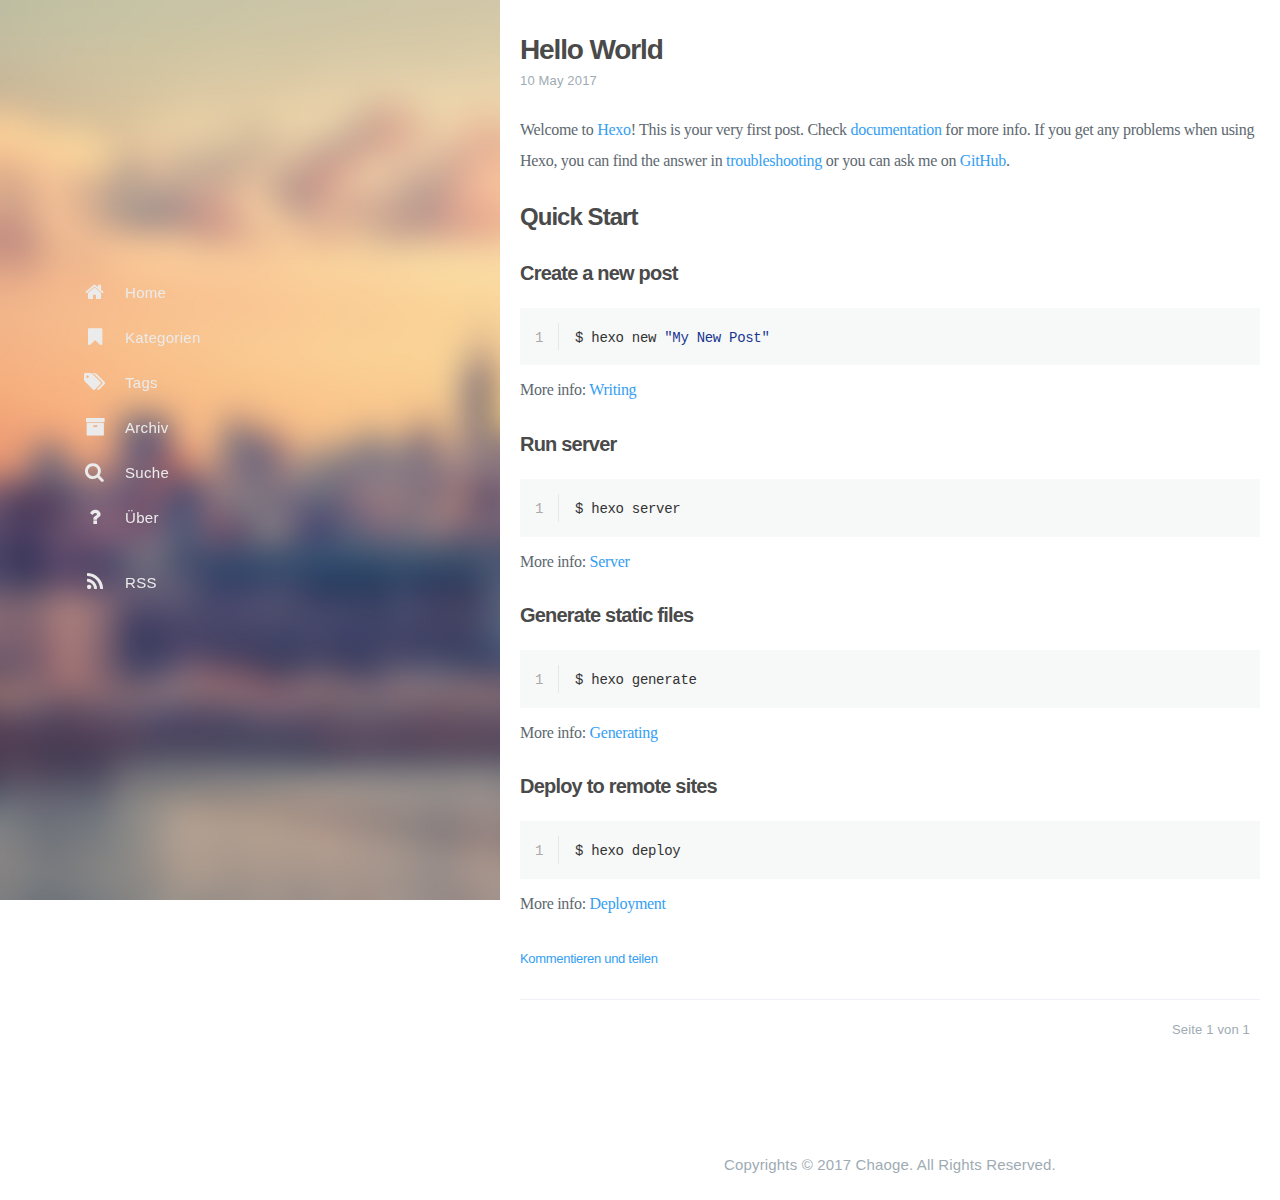
==== commit ebc4acd4: "Site updated: 2017-05-10 16:11:46" ====
--- a/index.html
+++ b/index.html
@@ -83,7 +83,7 @@
                         >
                     
                         <i class="sidebar-button-icon fa fa-lg fa-bookmark"></i>
-                        <span class="sidebar-button-desc">Categories</span>
+                        <span class="sidebar-button-desc">Kategorien</span>
                     </a>
             </li>
             
@@ -107,7 +107,7 @@
                         >
                     
                         <i class="sidebar-button-icon fa fa-lg fa-archive"></i>
-                        <span class="sidebar-button-desc">Archives</span>
+                        <span class="sidebar-button-desc">Archiv</span>
                     </a>
             </li>
             
@@ -119,7 +119,7 @@
                         >
                     
                         <i class="sidebar-button-icon fa fa-lg fa-search"></i>
-                        <span class="sidebar-button-desc">Search</span>
+                        <span class="sidebar-button-desc">Suche</span>
                     </a>
             </li>
             
@@ -131,7 +131,7 @@
                         >
                     
                         <i class="sidebar-button-icon fa fa-lg fa-question"></i>
-                        <span class="sidebar-button-desc">About</span>
+                        <span class="sidebar-button-desc">Über</span>
                     </a>
             </li>
             
@@ -182,7 +182,7 @@
                 <div class="postShorten-meta">
     <time itemprop="datePublished" datetime="2017-05-10T15:37:18+08:00">
 	
-		    May 10, 2017
+		    10 May 2017
     	
     </time>
     
@@ -207,7 +207,7 @@
                     
                         <p>
                             <a href="/2017/05/10/hello-world/#post-footer" class="postShorten-excerpt_link link">
-                                Comment and share
+                                Kommentieren und teilen
                             </a>
                         </p>
                     
@@ -221,7 +221,7 @@
     <ul class="pagination">
         
         
-        <li class="pagination-number">page 1 of 1</li>
+        <li class="pagination-number">Seite 1 von 1</li>
     </ul>
 </div>
 
@@ -279,7 +279,7 @@
             </form>
         </div>
         <div class="modal-body">
-            <div class="no-result text-color-light text-center">no post found</div>
+            <div class="no-result text-color-light text-center">keinen Beitrag gefunden</div>
             <div class="results">
                 
                 <div class="media">
@@ -305,10 +305,10 @@
         </div>
         <div class="modal-footer">
             <p class="results-count text-medium"
-                data-message-zero="no post found"
-                data-message-one="1 post found"
-                data-message-other="{n} posts found">
-                1 post found
+                data-message-zero="keinen Beitrag gefunden"
+                data-message-one="1 Beitrag gefunden"
+                data-message-other="{n} Einträge gefunden">
+                1 Beitrag gefunden
             </p>
         </div>
     </div>
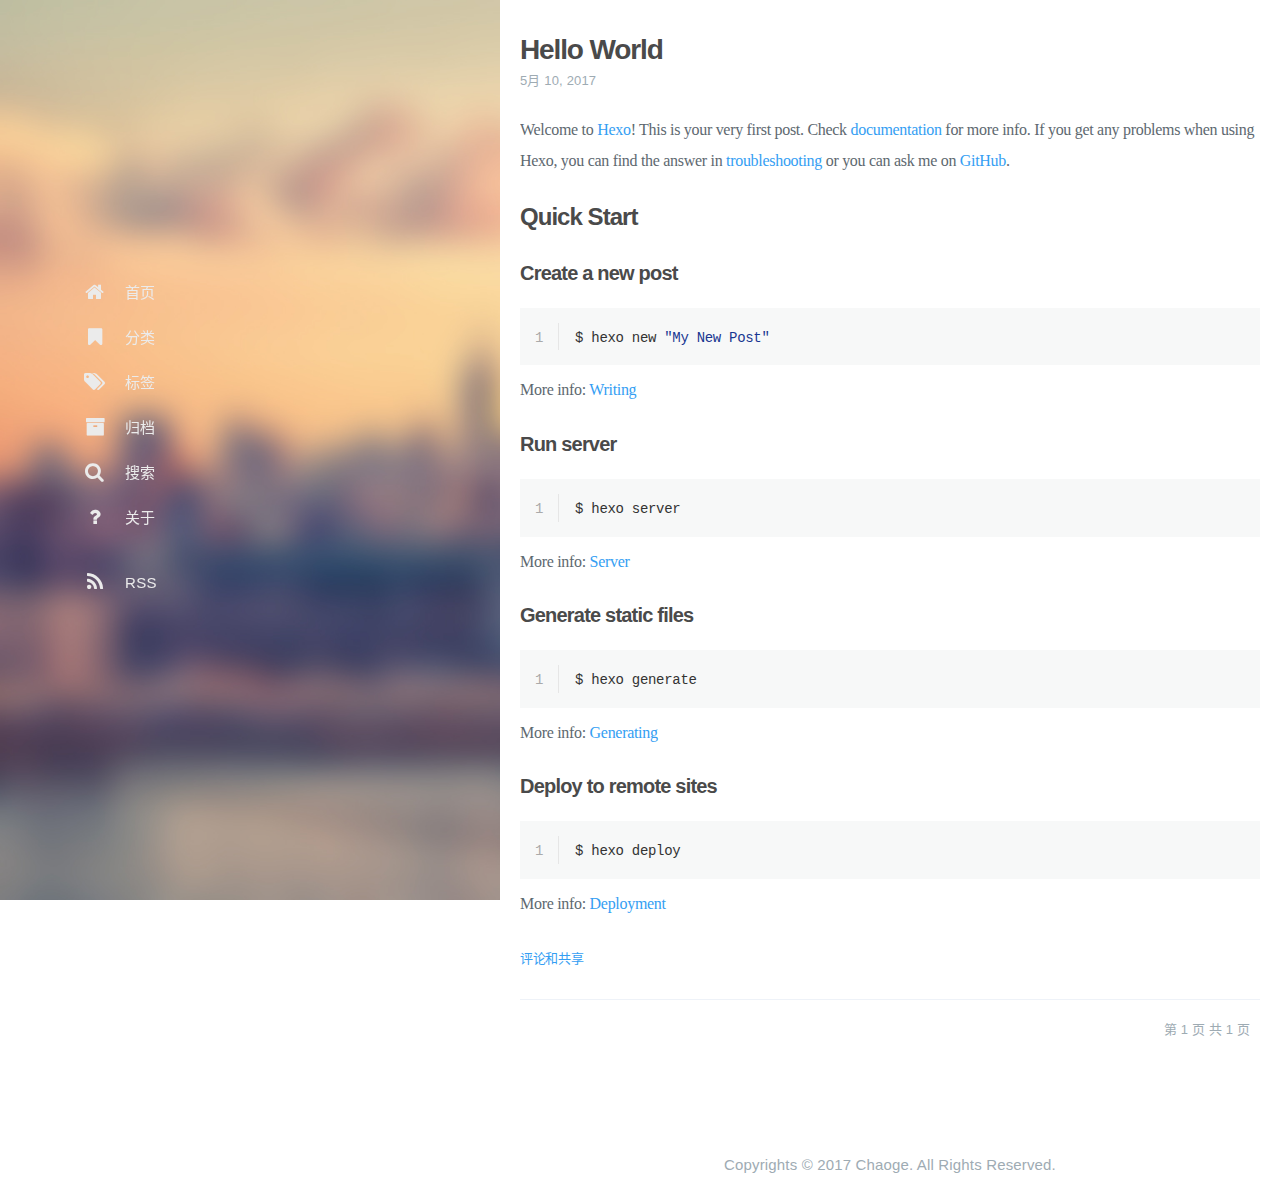
==== commit eaa3bea9: "Site updated: 2017-05-10 16:41:22" ====
--- a/index.html
+++ b/index.html
@@ -1,6 +1,6 @@
 
 <!DOCTYPE html>
-<html lang="null">
+<html lang="zh-cn">
     
 <head>
     <meta charset="UTF-8">
@@ -71,43 +71,43 @@
                         >
                     
                         <i class="sidebar-button-icon fa fa-lg fa-home"></i>
-                        <span class="sidebar-button-desc">Home</span>
-                    </a>
-            </li>
-            
-                <li class="sidebar-button">
-                    
-                        <a  class="sidebar-button-link "
-                             href="/all-categories"
+                        <span class="sidebar-button-desc">首页</span>
+                    </a>
+            </li>
+            
+                <li class="sidebar-button">
+                    
+                        <a  class="sidebar-button-link "
+                             href="/categories"
                             
                         >
                     
                         <i class="sidebar-button-icon fa fa-lg fa-bookmark"></i>
-                        <span class="sidebar-button-desc">Kategorien</span>
-                    </a>
-            </li>
-            
-                <li class="sidebar-button">
-                    
-                        <a  class="sidebar-button-link "
-                             href="/all-tags"
+                        <span class="sidebar-button-desc">分类</span>
+                    </a>
+            </li>
+            
+                <li class="sidebar-button">
+                    
+                        <a  class="sidebar-button-link "
+                             href="/tags"
                             
                         >
                     
                         <i class="sidebar-button-icon fa fa-lg fa-tags"></i>
-                        <span class="sidebar-button-desc">Tags</span>
-                    </a>
-            </li>
-            
-                <li class="sidebar-button">
-                    
-                        <a  class="sidebar-button-link "
-                             href="/all-archives"
+                        <span class="sidebar-button-desc">标签</span>
+                    </a>
+            </li>
+            
+                <li class="sidebar-button">
+                    
+                        <a  class="sidebar-button-link "
+                             href="/archives"
                             
                         >
                     
                         <i class="sidebar-button-icon fa fa-lg fa-archive"></i>
-                        <span class="sidebar-button-desc">Archiv</span>
+                        <span class="sidebar-button-desc">归档</span>
                     </a>
             </li>
             
@@ -119,7 +119,7 @@
                         >
                     
                         <i class="sidebar-button-icon fa fa-lg fa-search"></i>
-                        <span class="sidebar-button-desc">Suche</span>
+                        <span class="sidebar-button-desc">搜索</span>
                     </a>
             </li>
             
@@ -131,7 +131,7 @@
                         >
                     
                         <i class="sidebar-button-icon fa fa-lg fa-question"></i>
-                        <span class="sidebar-button-desc">Über</span>
+                        <span class="sidebar-button-desc">关于</span>
                     </a>
             </li>
             
@@ -182,7 +182,7 @@
                 <div class="postShorten-meta">
     <time itemprop="datePublished" datetime="2017-05-10T15:37:18+08:00">
 	
-		    10 May 2017
+		    5月 10, 2017
     	
     </time>
     
@@ -207,7 +207,7 @@
                     
                         <p>
                             <a href="/2017/05/10/hello-world/#post-footer" class="postShorten-excerpt_link link">
-                                Kommentieren und teilen
+                                评论和共享
                             </a>
                         </p>
                     
@@ -221,7 +221,7 @@
     <ul class="pagination">
         
         
-        <li class="pagination-number">Seite 1 von 1</li>
+        <li class="pagination-number">第 1 页 共 1 页</li>
     </ul>
 </div>
 
@@ -279,7 +279,7 @@
             </form>
         </div>
         <div class="modal-body">
-            <div class="no-result text-color-light text-center">keinen Beitrag gefunden</div>
+            <div class="no-result text-color-light text-center">没有找到文章</div>
             <div class="results">
                 
                 <div class="media">
@@ -291,7 +291,7 @@
                         <span class="media-meta">
                             <span class="media-date text-small">
                                 
-                                    May 10, 2017
+                                    2017年5月10日
                                 
                             </span>
                         </span>
@@ -305,10 +305,10 @@
         </div>
         <div class="modal-footer">
             <p class="results-count text-medium"
-                data-message-zero="keinen Beitrag gefunden"
-                data-message-one="1 Beitrag gefunden"
-                data-message-other="{n} Einträge gefunden">
-                1 Beitrag gefunden
+                data-message-zero="没有找到文章"
+                data-message-one="找到 1 篇文章"
+                data-message-other="找到 {n} 篇文章">
+                找到 1 篇文章
             </p>
         </div>
     </div>
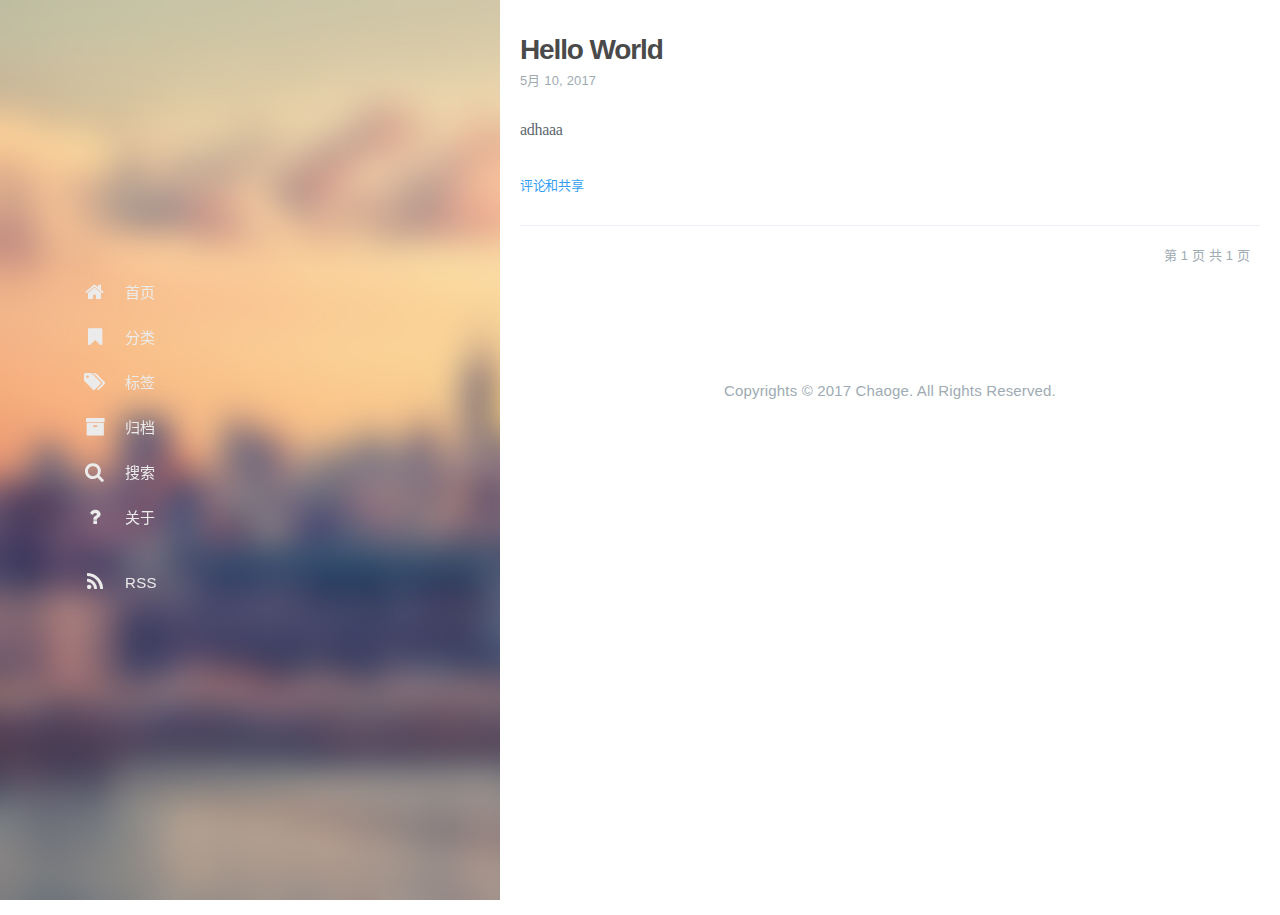
==== commit 24698b5b: "Site updated: 2017-05-10 16:51:14" ====
--- a/index.html
+++ b/index.html
@@ -180,7 +180,7 @@
                     
                 </h1>
                 <div class="postShorten-meta">
-    <time itemprop="datePublished" datetime="2017-05-10T15:37:18+08:00">
+    <time itemprop="datePublished" datetime="2017-05-10T15:37:00+08:00">
 	
 		    5月 10, 2017
     	
@@ -191,15 +191,7 @@
             </div>
             
                 <div class="postShorten-content" itemprop="articleBody">
-                    <p>Welcome to <a href="https://hexo.io/" target="_blank" rel="external">Hexo</a>! This is your very first post. Check <a href="https://hexo.io/docs/" target="_blank" rel="external">documentation</a> for more info. If you get any problems when using Hexo, you can find the answer in <a href="https://hexo.io/docs/troubleshooting.html" target="_blank" rel="external">troubleshooting</a> or you can ask me on <a href="https://github.com/hexojs/hexo/issues" target="_blank" rel="external">GitHub</a>.</p>
-<h2 id="Quick-Start"><a href="#Quick-Start" class="headerlink" title="Quick Start"></a>Quick Start</h2><h3 id="Create-a-new-post"><a href="#Create-a-new-post" class="headerlink" title="Create a new post"></a>Create a new post</h3><figure class="highlight bash"><table><tr><td class="gutter"><pre><div class="line">1</div></pre></td><td class="code"><pre><div class="line">$ hexo new <span class="string">"My New Post"</span></div></pre></td></tr></table></figure>
-<p>More info: <a href="https://hexo.io/docs/writing.html" target="_blank" rel="external">Writing</a></p>
-<h3 id="Run-server"><a href="#Run-server" class="headerlink" title="Run server"></a>Run server</h3><figure class="highlight bash"><table><tr><td class="gutter"><pre><div class="line">1</div></pre></td><td class="code"><pre><div class="line">$ hexo server</div></pre></td></tr></table></figure>
-<p>More info: <a href="https://hexo.io/docs/server.html" target="_blank" rel="external">Server</a></p>
-<h3 id="Generate-static-files"><a href="#Generate-static-files" class="headerlink" title="Generate static files"></a>Generate static files</h3><figure class="highlight bash"><table><tr><td class="gutter"><pre><div class="line">1</div></pre></td><td class="code"><pre><div class="line">$ hexo generate</div></pre></td></tr></table></figure>
-<p>More info: <a href="https://hexo.io/docs/generating.html" target="_blank" rel="external">Generating</a></p>
-<h3 id="Deploy-to-remote-sites"><a href="#Deploy-to-remote-sites" class="headerlink" title="Deploy to remote sites"></a>Deploy to remote sites</h3><figure class="highlight bash"><table><tr><td class="gutter"><pre><div class="line">1</div></pre></td><td class="code"><pre><div class="line">$ hexo deploy</div></pre></td></tr></table></figure>
-<p>More info: <a href="https://hexo.io/docs/deployment.html" target="_blank" rel="external">Deployment</a></p>
+                    <p>adhaaa</p>
 
                     
                         
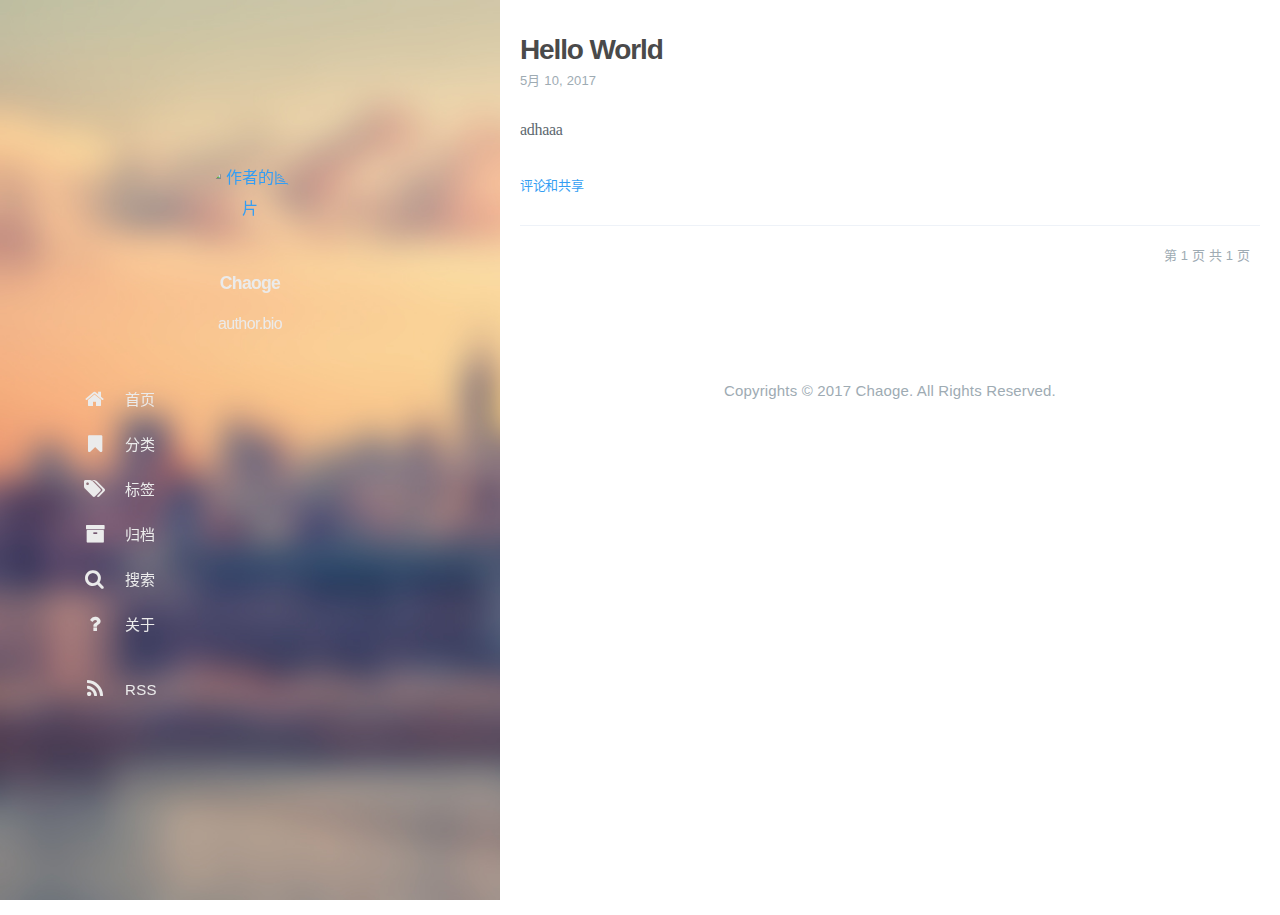
==== commit e489932b: "Site updated: 2017-05-10 17:02:48" ====
--- a/index.html
+++ b/index.html
@@ -22,6 +22,8 @@
         
     
     
+        <meta property="og:image" content="https://avatars2.githubusercontent.com/u/5189032?v=3&amp;s=460"/>
+    
     
     
     
@@ -37,6 +39,10 @@
             <!-- Define author's picture -->
 
 
+    
+        
+            
+        
     
 
 <header id="header" data-behavior="1">
@@ -50,15 +56,32 @@
                 href="#about">
         
         
+            <img class="header-picture" src="https://avatars2.githubusercontent.com/u/5189032?v=3&amp;s=460" alt="作者的图片"/>
+        
         </a>
     
 </header>
 
             <!-- Define author's picture -->
 
+
+
+        
+    
 
 <nav id="sidebar" data-behavior="1">
     <div class="sidebar-container">
+        
+            <div class="sidebar-profile">
+                <a href="/#about">
+                    <img class="sidebar-profile-picture" src="https://avatars2.githubusercontent.com/u/5189032?v=3&amp;s=460" alt="作者的图片"/>
+                </a>
+                <h4 class="sidebar-profile-name">Chaoge</h4>
+                
+                    <h5 class="sidebar-profile-bio"><p>author.bio</p>
+</h5>
+                
+            </div>
         
         
             <ul class="sidebar-buttons">
@@ -232,12 +255,18 @@
         
 
 
+    
+        
+    
+
 <div id="about">
     <div id="about-card">
         <div id="about-btn-close">
             <i class="fa fa-remove"></i>
         </div>
         
+            <img id="about-card-picture" src="https://avatars2.githubusercontent.com/u/5189032?v=3&amp;s=460" alt="作者的图片"/>
+        
             <h4 id="about-card-name">Chaoge</h4>
         
             <div id="about-card-bio"><p>author.bio</p>
@@ -251,6 +280,12 @@
 
             </div>
         
+        
+            <div id="about-card-location">
+                <i class="fa fa-map-marker"></i>
+                <br/>
+                Huhhot
+            </div>
         
     </div>
 </div>
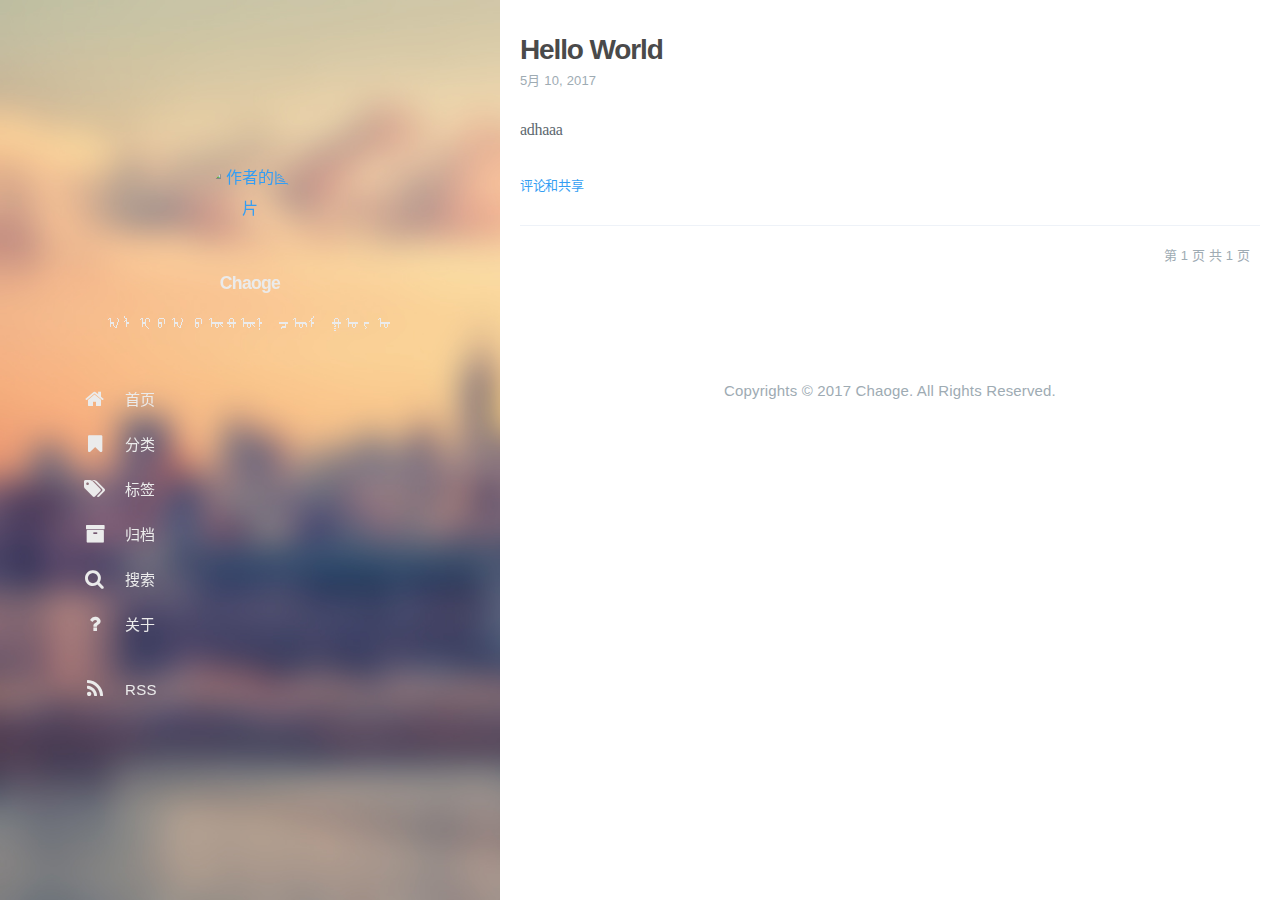
==== commit e9bdd097: "Site updated: 2017-05-10 17:24:41" ====
--- a/index.html
+++ b/index.html
@@ -78,7 +78,7 @@
                 </a>
                 <h4 class="sidebar-profile-name">Chaoge</h4>
                 
-                    <h5 class="sidebar-profile-bio"><p>author.bio</p>
+                    <h5 class="sidebar-profile-bio"><p>ᠠᠯᠢᠪᠠ ᠪᠦᠬᠦᠨ ᠴᠥᠮ ᠭᠤᠶᠤ</p>
 </h5>
                 
             </div>
@@ -269,14 +269,14 @@
         
             <h4 id="about-card-name">Chaoge</h4>
         
-            <div id="about-card-bio"><p>author.bio</p>
+            <div id="about-card-bio"><p>ᠠᠯᠢᠪᠠ ᠪᠦᠬᠦᠨ ᠴᠥᠮ ᠭᠤᠶᠤ</p>
 </div>
         
         
             <div id="about-card-job">
                 <i class="fa fa-briefcase"></i>
                 <br/>
-                <p>author.job</p>
+                <p>developer</p>
 
             </div>
         
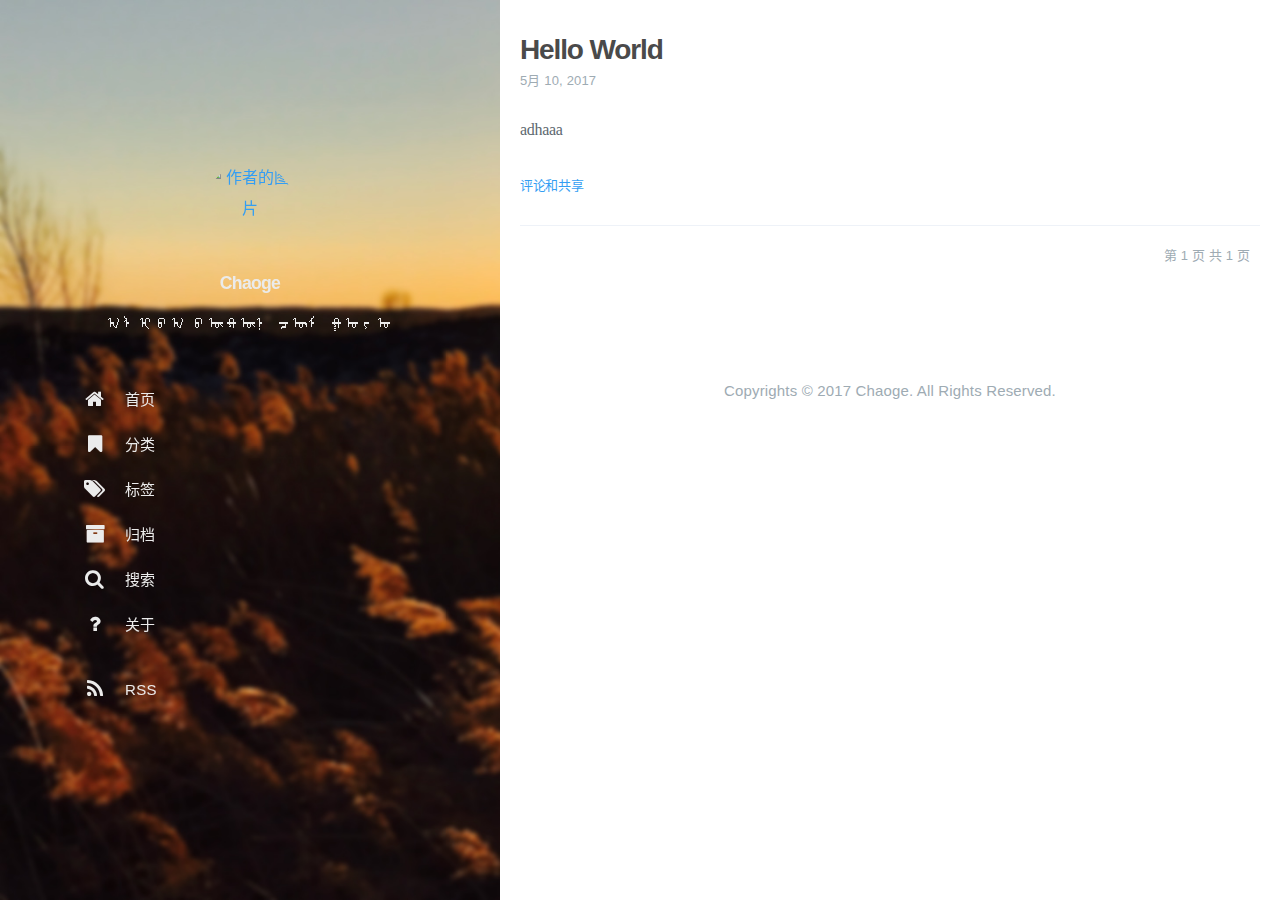
==== commit 64a3e7b8: "Site updated: 2017-05-10 17:57:04" ====
--- a/index.html
+++ b/index.html
@@ -342,7 +342,7 @@
 </div>
 
         
-<div id="cover" style="background-image:url('/assets/images/cover.jpg');"></div>
+<div id="cover" style="background-image:url('/assets/images/cover1.jpg');"></div>
         <!--SCRIPTS-->
 <script src="/assets/js/script-ivwiy10zeb8fifc4swnhkwneuk64y53w2scmdmtp8thi9cqfxh31aowtroaz.min.js"></script>
 <!--SCRIPTS END-->
